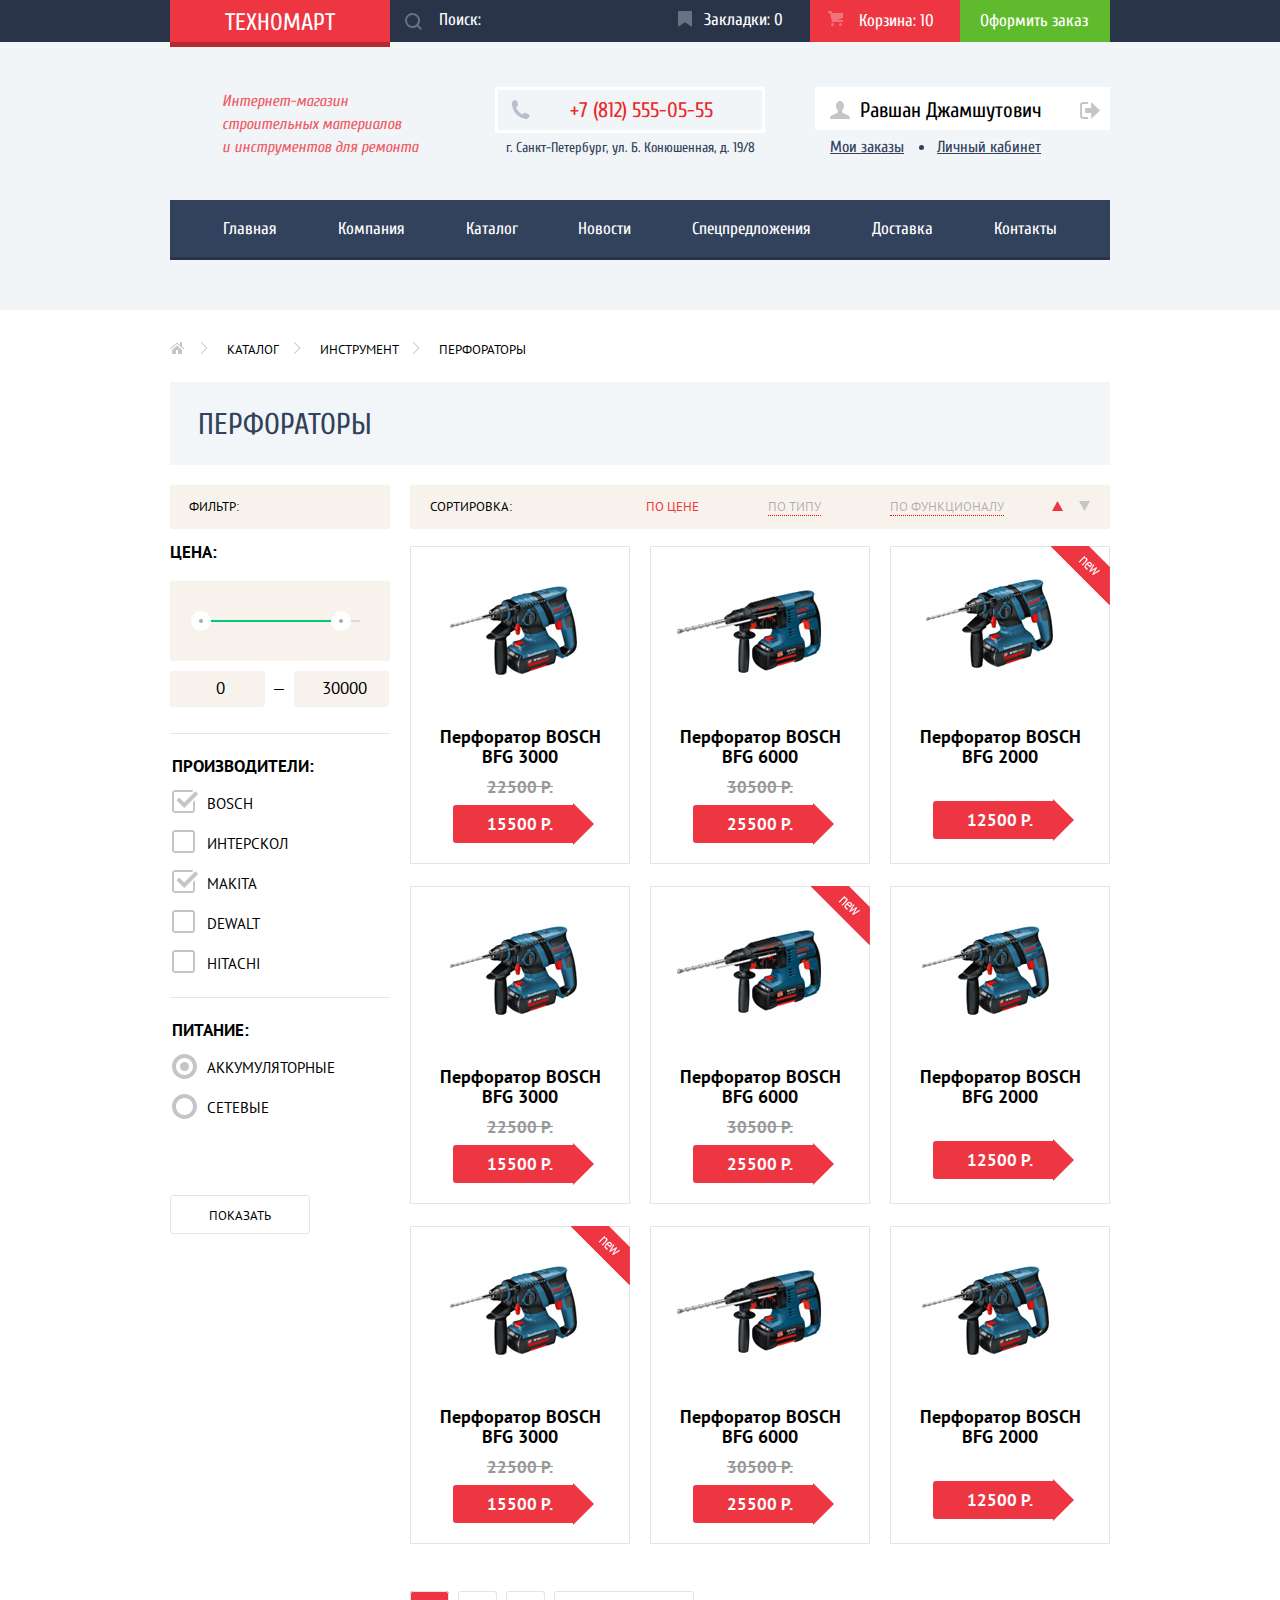
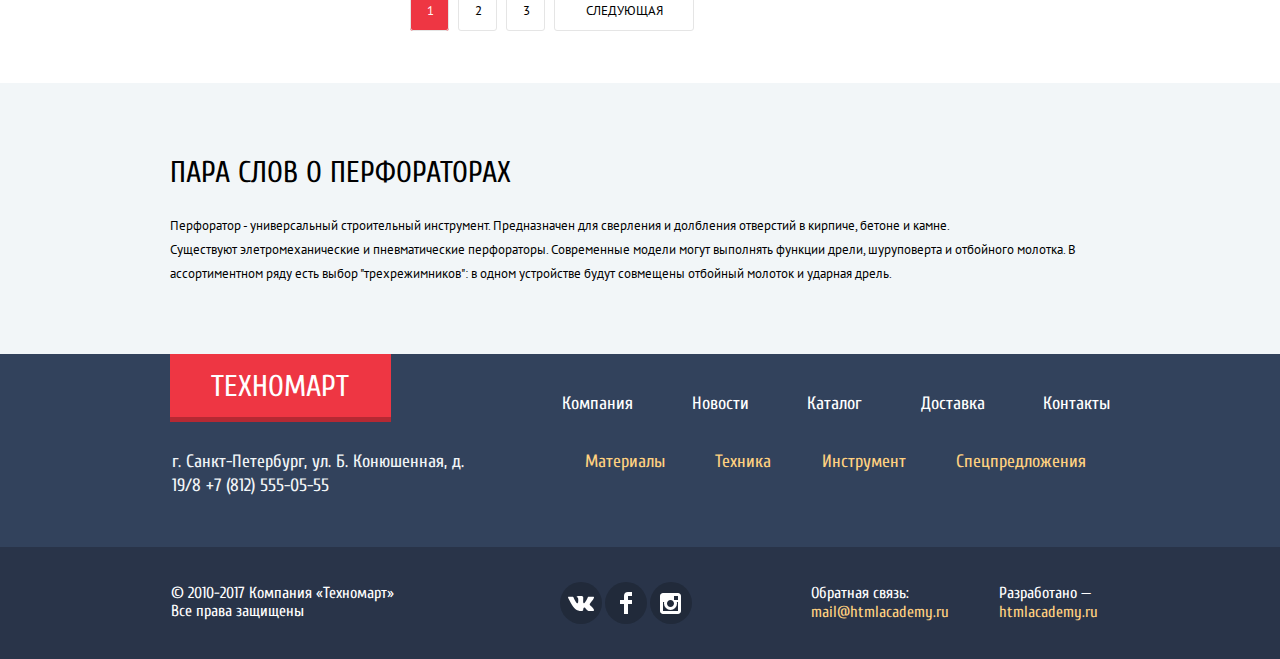
==== catalog.html @ 71d68535 "Rename uppercased files" ====
<!DOCTYPE html>
<html lang="ru">
  <head>
    <meta charset="utf-8">
    <title>HTML Academy: Техномарт</title>
    <link rel="stylesheet" href="https://fonts.googleapis.com/css?family=Cuprum:400,400i,700|PT+Sans:400,700&amp;subset=cyrillic">
    <link rel="stylesheet" href="css/normalize.css">
    <link rel="stylesheet" href="css/style.css">
  </head>
  <body>
    <header class="main-header">
      <div class="header-up">
        <div class="header-up-wrapper page-container">
          <div class="logo">
            <a class="logo-btn" href="index.html">Техномарт</a>
          </div>
          <div class="user-activites">
            <ul class="user-nav">
                <li>
                  <div class="search">
                    <form action="#" method="get" enctype="multipart/form-data">
                      <input type="search" name="search" id="search" placeholder="Поиск:">
                      <label class="search-label visually-hidden" for="search">Поиск</label>
                   </form>
                  </div>
                </li>
                <li><a class="bookmarks" href="#bookmarks">Закладки: 0</a></li>
                <li><a class="basket full-basket" href="#basket">Корзина: 10</a></li>
                <li><a class="ordering" href="#ordering">Оформить заказ</a></li>
            </ul>
          </div>
        </div>
      </div>
      <div class="header-middle">
        <div class="header-middle-wrapper page-container">
          <div class="title">
            <h1>Интернет-магазин строительных материалов<br> и инструментов для ремонта</h1>
          </div>
          <div class="contacts-header">
            <a href="tel:+78125550555" class="phone">+7 (812) 555-05-55</a>
            <div class="address">
            г. Санкт-Петербург, ул. Б. Конюшенная, д. 19/8
            </div>
          </div>
          <div class="user-area">
			    	<div class="user-block">
			      	<a class="loged" href="#">Равшан Джамшутович</a>
              <a class="logout" href="#"><span class="visually-hidden">Выйти из профиля</span></a>
	      		</div>
	      		<div class="information">
              <a class="my-orders" href="#">Мои заказы</a>
              <a class="cabinet" href="#">Личный кабинет</a>
            </div>
          </div>
        </div>
       </div>
       <div class="header-bottom for-catalog">
         <div class="page-container">
           <nav class="main-nav">
             <ul class="site-nav">
               <li><a href="index.html">Главная</a></li>
               <li><a href="company.html">Компания</a></li>
               <li><a href="catalog.html">Каталог</a></li>
               <li><a href="news.html">Новости</a></li>
               <li><a href="discont.html">Спецпредложения</a></li>
               <li><a href="delivery.html">Доставка</a></li>
               <li><a href="contacts.html">Контакты</a></li>
             </ul>
           </nav>
         </div>
       </div>
    </header>
    <main>
      <div class="page-container">
        <div class="catalog-header">
          <ul class="breadcrumbs">
            <li><a class="home" href="index.html"><span class="visually-hidden">на главную</span></a></li>
            <li><a class="catalog-way" href="catalog.html">каталог</a></li>
            <li><a class="catalog-way" href="#">инструмент</a></li>
            <li><a class="catalog-way">перфораторы</a></li>
          </ul>
        </div>
        <h1 class="catalog-title">Перфораторы</h1>
        <div class="catalog-block">
		  	  <section class="filter">
				  	<form action="https//htmlacademy.ru/echo" method="post" enctype="multipart/form-data">
						  <div class="filter-title">
							  <span>Фильтр:</span>
						  </div>
						  <div class="by-price">
							  <h3>Цена:</h3>
							  <div class="range-controls">
							  	<div class="scale">
								  	<div class="bar">
						    	  </div>
							    </div>
							    <div class="toggle min-toggle"></div>
						    	<div class="toggle max-toggle"></div>
					    	</div>
					    	<div class="price-controls">
							  	<input class="price-min" type="text" name="price-min" value="0"><span>—</span>
								  <input class="price-max" type="text" name="price-max" value="30000">
							  </div>
				    	</div>
					  	<hr class="line">
					    <fieldset class="by-producers">
						    <legend><h3>Производители:</h3></legend>
					    	<ul class="list-producers">
						    	<li>
						    		<input type="checkbox" name="firm1" id="ch1" value="Bosch" checked>
					    			<label for="ch1">Bosch</label>
				    			</li>
				    			<li>
					   				<input type="checkbox" name="firm2" id="ch2" value="Интерскол">
						    		<label for="ch2">Интерскол</label>
						    	</li>
							    <li>
								    <input type="checkbox" name="firm3" id="ch3" value="Makita" checked>
								    <label for="ch3">Makita</label>
							    </li>
							    <li>
								    <input type="checkbox" name="firm4" id="ch4" value="Dewalt">
								    <label for="ch4">Dewalt</label>
							    </li>
							    <li>
								    <input type="checkbox" name="firm5" id="ch5" value="Hitachi">
								    <label for="ch5">Hitachi</label>
							    </li>
						    </ul>
					    </fieldset>
				   		<hr class="line">
			  			<fieldset class="by-supply">
				   			<legend><h3>Питание:</h3></legend>
				  			<ul class="list-supply">
				  				<li>
					   				<input type="radio" name="supply" id="rd1" value="accumulator" checked>
						  			<label for="rd1">Аккумуляторные</label>
                  </li>
                  <li>
								  	<input type="radio" name="supply" id="rd2" value="lan">
									  <label for="rd2">Сетевые</label>
								  </li>
							  </ul>
						  </fieldset>
						  <button type="submit" class="btn-show">Показать</button>
					  </form>
			  	</section>
          <section class="catalog-list">
            <div class="sort">
              <span>Сортировка:</span>
              <a class="sort-btn sort-active" href=#>По цене</a>
              <a class="sort-btn" href="#">По типу</a>
              <a class="sort-btn" href="#">По функционалу</a>
              <a class="sort-up" href="#"><svg xmlns="http://www.w3.org/2000/svg" width="11" height="10" viewBox="0 0 11 10"><path fill="#231F20" d="M5.5 10L0 0h11"/></svg><span class="visually-hidden">Самая низкая цена в начало</span></a>
              <a class="sort-down" href="#"><svg xmlns="http://www.w3.org/2000/svg" width="11" height="10" viewBox="0 0 11 10"><path fill="#231F20" d="M5.5 10L0 0h11"/></svg><span class="visually-hidden">Самая высокая цена в начало</span></a>
            </div>
            <div class="catalog">
              <ul class="catalog-items">
                <li class="catalog-item">
                  <div class="actions">
                    <a class="buy-btn" href="#">Купить</a>
                    <a class="in-bookmarks" href="#">В закладки</a>
                  </div>
                  <div class="image image-2">
                    <img src="img/boshbfg3000.jpg" width="127" height="112" alt="Перфоратор BOSCH BFG 3000">
                  </div>
                  <div class="info">
                    <h2>Перфоратор BOSCH BFG 3000</h2>
                    <span class="old-price">22500 P.</span>
                  </div>
                  <a class="catalog-btn" href="#">15500 P.</a>
                </li>
                <li class="catalog-item">
                  <div class="actions">
                    <a class="buy-btn" href="#">Купить</a>
                    <a class="in-bookmarks" href="#">В закладки</a>
                  </div>
                  <div class="image image-3">
                    <img src="img/boshbfg6000.jpg" width="144" height="128" alt="Перфоратор BOSCH BFG 6000">
                  </div>
                  <div class="info">
                    <h2>Перфоратор BOSCH BFG 6000</h2>
                    <span class="old-price">30500 P.</span>
                  </div>
                  <a class="catalog-btn" href="#">25500 P.</a>
                </li>
                <li class="catalog-item new">
                  <div class="actions">
                    <a class="buy-btn" href="#">Купить</a>
                    <a class="in-bookmarks" href="#">В закладки</a>
                  </div>
                  <div class="image image-3">
                    <img src="img/boshbfg2000.jpg" width="127" height="112" alt="Перфоратор BOSCH BFG 2000">
                  </div>
                  <div class="info">
                    <h2>Перфоратор BOSCH BFG 2000</h2>
                  </div>
                  <a class="catalog-btn" href="#">12500 P.</a>
                </li>
                <li class="catalog-item">
                  <div class="actions">
                    <a class="buy-btn" href="#">Купить</a>
                    <a class="in-bookmarks" href="#">В закладки</a>
                  </div>
                  <div class="image image-2">
                    <img src="img/boshbfg3000.jpg" width="127" height="112" alt="Перфоратор BOSCH BFG 3000">
                  </div>
                  <div class="info">
                    <h2>Перфоратор BOSCH BFG 3000</h2>
                    <span class="old-price">22500 P.</span>
                  </div>
                  <a class="catalog-btn" href="#">15500 P.</a>
                </li>
                <li class="catalog-item new">
                  <div class="actions">
                    <a class="buy-btn" href="#">Купить</a>
                    <a class="in-bookmarks" href="#">В закладки</a>
                  </div>
                  <div class="image image-3">
                    <img src="img/boshbfg6000.jpg" width="144" height="128" alt="Перфоратор BOSCH BFG 6000">
                  </div>
                  <div class="info">
                    <h2>Перфоратор BOSCH BFG 6000</h2>
                    <span class="old-price">30500 P.</span>
                  </div>
                  <a class="catalog-btn" href="#">25500 P.</a>
                </li>
                <li class="catalog-item">
                  <div class="actions">
                    <a class="buy-btn" href="#">Купить</a>
                    <a class="in-bookmarks" href="#">В закладки</a>
                  </div>
                  <div class="image image-4">
                    <img src="img/boshbfg2000.jpg" width="127" height="112" alt="Перфоратор BOSCH BFG 2000">
                  </div>
                  <div class="info">
                    <h2>Перфоратор BOSCH BFG 2000</h2>
                  </div>
                  <a class="catalog-btn" href="#">12500 P.</a>
                </li>
                <li class="catalog-item new">
                  <div class="actions">
                    <a class="buy-btn" href="#">Купить</a>
                    <a class="in-bookmarks" href="#">В закладки</a>
                  </div>
                  <div class="image image-2">
                    <img src="img/boshbfg3000.jpg" width="127" height="112" alt="Перфоратор BOSCH BFG 3000">
                  </div>
                  <div class="info">
                    <h2>Перфоратор BOSCH BFG 3000</h2>
                    <span class="old-price">22500 P.</span>
                  </div>
                  <a class="catalog-btn" href=#>15500 P.</a>
                </li>
                <li class="catalog-item">
                  <div class="actions">
                    <a class="buy-btn" href="#">Купить</a>
                    <a class="in-bookmarks" href="#">В закладки</a>
                  </div>
                  <div class="image image-3">
                    <img src="img/boshbfg6000.jpg" width="144" height="128" alt="Перфоратор BOSCH BFG 6000">
                  </div>
                  <div class="info">
                    <h2>Перфоратор BOSCH BFG 6000</h2>
                    <span class="old-price">30500 P.</span>
                  </div>
                  <a class="catalog-btn" href="#">25500 P.</a>
                </li>
                <li class="catalog-item">
                  <div class="actions">
                    <a class="buy-btn" href="#">Купить</a>
                    <a class="in-bookmarks" href="#">В закладки</a>
                  </div>
                  <div class="image image-4">
                    <img src="img/boshbfg2000.jpg" width="127" height="112" alt="Перфоратор BOSCH BFG 2000">
                  </div>
                  <div class="info">
                    <h2>Перфоратор BOSCH BFG 2000</h2>
                  </div>
                  <a class="catalog-btn" href="#">12500 P.</a>
                </li>
              </ul>
            </div>
            <div class="pages">
              <ul class="page">
                <li><a class="page-btn page-active" href="#">1</a></li>
                <li><a class="page-btn" href="#">2</a></li>
                <li><a class="page-btn" href="#">3</a></li>
                <li><a class="page-next" href="#">Следующая</a></li>
              </ul>
            </div>
          </section>
        </div>
      </div>
      <article class="about-goods">
        <div class="page-container">
          <div class="about-perforator">
            <h3>Пара слов о перфораторах</h3>
            <p>Перфоратор - универсальный строительный инструмент. Предназначен для сверления и долбления отверстий в кирпиче, бетоне и камне.<br>
                Существуют элетромеханические и пневматические перфораторы.
                Современные модели могут выполнять функции дрели, шуруповерта и отбойного молотка.
                В ассортиментном ряду есть выбор "трехрежимников": в одном устройстве будут совмещены отбойный молоток и ударная дрель.
            </p>
          </div>
        </div>
      </article>
    </main>
    <footer class="main-footer">
      <div class="footer-wrapper-up">
        <div class="page-container">
          <div class="footer-up">
            <div class="right-footer-up">
              <a class="footer-logo-btn">ТЕХНОМАРТ</a>
              <p> г. Санкт-Петербург, ул. Б. Конюшенная, д. 19/8 +7 (812) 555-05-55</p>
            </div>
            <div class="left-footer-up">
              <nav class="footer-nav">
                <ul class="foot-nav">
                  <li><a href="company.html">Компания</a></li>
                  <li><a href="news.html">Новости</a></li>
                  <li><a href="catalog.html">Каталог</a></li>
                  <li><a href="delivery.html">Доставка</a></li>
                  <li><a href="contacts.html">Контакты</a></li>
                </ul>
              </nav>
              <nav class="catalog-nav">
                <ul class="cat-nav">
                  <li><a href="material.html">Материалы</a></li>
                  <li><a href="equipment.html">Техника</a></li>
                  <li><a href="instruments.html">Инструмент</a></li>
                  <li><a href="discount.html">Спецпредложения</a></li>
                </ul>
              </nav>
            </div>
          </div>
        </div>
        <div class="footer-down">
          <div class="page-container">
            <div class="footer-bottom">
              <div class="copyright">© 2010-2017 Компания «Техномарт» Все права защищены</div>
              <div class="social">
                <ul class="social-icon>">
                  <li><a class="social-btn vk" href="#"><span class="visually-hidden">ВКонтакте</span><svg xmlns="http://www.w3.org/2000/svg" width="26" height="15" viewBox="0 0 26 15"><path fill="#FFF" d="M16.138 11.51c.956-.309 2.18 2.04 3.483 2.939.978.681 1.727.534 1.727.534l3.473-.05s1.815-.112.957-1.554c-.071-.12-.503-1.069-2.585-3.022-2.177-2.043-1.882-1.712.739-5.244 1.597-2.153 2.236-3.468 2.036-4.028-.192-.539-1.365-.399-1.365-.399L20.69.713c-.381.001-.704.119-.851.515-.003.004-.621 1.666-1.445 3.079-1.741 2.989-2.436 3.148-2.724 2.961-.661-.433-.494-1.737-.494-2.664 0-2.897.432-4.105-.846-4.417-.427-.104-.739-.172-1.828-.182-1.392-.021-2.574 0-3.244.329-.445.223-.786.712-.579.74.26.035.843.16 1.155.586.401.552.389 1.789.389 1.789s.229 3.411-.54 3.834c-.528.29-1.25-.302-2.803-3.016-.793-1.388-1.392-2.922-1.392-2.922s-.116-.285-.326-.441c-.25-.185-.6-.244-.6-.244L.848.684S.29.7.085.946c-.182.218-.015.668-.015.668s2.909 6.881 6.203 10.347c3.02 3.182 6.452 2.971 6.452 2.971h1.555s.469-.054.709-.312c.224-.24.214-.691.214-.691s-.031-2.109.935-2.419z"/></svg></a></li>
                  <li><a class="social-btn fb" href="#"><span class="visually-hidden">Facebook</span><svg xmlns="http://www.w3.org/2000/svg" width="12" height="22" viewBox="0 0 12 22"><path fill="#FFF" d="M12 4V0H8a4 4 0 0 0-4 4v4H0v4h4v10h4V12h4V8H8V4h4z"/></svg></a></li>
                  <li><a class="social-btn inst" href="#"><span class="visually-hidden">Instagram</span><svg xmlns="http://www.w3.org/2000/svg" width="21" height="21" viewBox="0 0 21 21"><path fill="#FFF" d="M18 0H3C1.35 0 0 1.35 0 3v15c0 1.65 1.35 3 3 3h15c1.65 0 3-1.35 3-3V3c0-1.65-1.35-3-3-3zm-7.5 7c1.93 0 3.5 1.57 3.5 3.5S12.43 14 10.5 14 7 12.43 7 10.5 8.57 7 10.5 7zM18 18H3V9h1.181A6.504 6.504 0 0 0 4 10.5a6.5 6.5 0 1 0 13 0 6.45 6.45 0 0 0-.181-1.5H18v9zm0-11h-4V3h4v4z"/></svg></a></li>
                </ul>
              </div>
              <div class="feedbac-block">
                <div class="feedback">
                  <p>Обратная связь:</p>
                  <a href="mailto:mail@htmlacademy.ru">mail@htmlacademy.ru</a>
                </div>
                <div class="feedback">
                  <p>Разработано —</p>
                  <a class="mail" href="htmlacademy.ru">htmlacademy.ru</a>
                </div>
              </div>
            </div>
          </div>
        </div>
      </div>
    </footer>
    <section class="modal cart-add">
      <button class="form-close" type="button">Закрыть</button>
      <h2>Товар добавлен в корзину!</h2>
      <div class="form-btn">
        <a href="#" class="btn ordering-btn">Оформить заказ</a>
        <button class="btn-back btn">Продолжить покупки</button>
      </div>
    </section>
    <script src="./js/js.js"></script>
  </body>
 </html>
---- css/style.css ----
body {
  min-width: 960px;
  padding: 0px;
  margin: 0px;
  font-size: 13px;
  line-height: 24px;
  font-weight: 400;
  font-style: normal;
  font-family: 'PT Sans', 'Arial', sans-serif;
  color: #000;
  background-color: #fff;
}

html {
  box-sizing: border-box;
}

*,
*::before,
*::after {
  box-sizing: inherit;
}

img {
  max-width: 100%;
  height: auto;
}

.visually-hidden:not(:focus):not(:active),
input[type='checkbox'].visually-hidden,
input[type='radio'].visually-hidden {
  position: absolute;

  width: 1px;
  height: 1px;
  margin: -1px;
  border: 0;
  padding: 0;

  white-space: nowrap;

  clip-path: inset(100%);
  clip: rect(0 0 0 0);
  overflow: hidden;
}

.page-container {
  max-width: 960px;
  margin: 0 auto;
  padding: 0 10px;
}

.logo-btn,
.footer-logo-btn {
  background-color: #ee3643;
  font-family: 'Cuprum', 'Arial', sans-serif;
  font-size: 24px;
  color: #fff;
  line-height: 24px;
  font-weight: 400;
  font-style: normal;
  text-transform: uppercase;
  text-decoration: none;
  box-shadow: 0 5px 0 0 #b52933;
}

.logo-btn {
  display: block;
  padding: 11px 55px 7px 55px;
  width: 220px;
  height: 100%;
}


.header-up-wrapper {
  display: flex;
  width: 100%;
}


.user-nav {
  padding: 0;
  margin: 0 auto;
  display: flex;
}


.logo-btn:hover {
  background: #ca2c37;
}


.logo-btn:active {
  background: #ba2732;
}


.header-up {
  display: flex;
  justify-content: space-between;
  background: #293449;
}


.user-activites .search {
  color: #fff;
  background: #293449;
}


.user-activites {
  display: flex;
  margin: 0px;
  padding: 0px;
}


input[type='search'] {
  font-size: 17px;
  line-height: 18px;
  font-weight: 400;
  font-style: normal;
  font-family: 'Cuprum', 'Arial', sans-serif;
  color: #fff;
  opacity: 1;
  background-color: #293449;
  width: 100%;
  padding: 11px 0 12px 49px;
  border: none;
  cursor: pointer;
  position: relative;
  margin-right: 200px;
  background-image: url('../img/icon-search-start.svg');
  background-repeat: no-repeat;
  background-position: 15px 13px;
  background-size: 17px;
}
 
::-webkit-input-placeholder {
  color: #fff;
  opacity: 1;
}

:-ms-input-placeholder, 
::-moz-placeholder {
  color: #fff;
  opacity: 1;
}

input[type='search']:hover {
  background: #212a3a;
  border: none;
  background-image: url('../img/icon-search.svg');
  background-repeat: no-repeat;
  background-position: 15px 13px;
  background-size: 17px;
}

input[type='search']:focus {
  color: #000;
  background: #fff;
  outline: none;
  background-image: url('../img/icon-search-focus.svg');
  background-repeat: no-repeat;
  background-position: 15px 13px;
  background-size: 17px;
}

.user-nav a {
  display: block;
  position: relative;
  font-size: 17px;
  line-height: 18px;
  font-weight: 400;
  font-style: normal;
  font-family: 'Cuprum', 'Arial', sans-serif;
  text-decoration: none;
  color: #fff;
  background-color: #293449;
}

.user-nav a:hover {
  background: #212a3a;
}

.user-nav a:active {
  background: #161d29;
  color: rgba(255, 255, 255, 0.5);
}

a.ordering {
  font-size: 17px;
  line-height: 18px;
  font-weight: 400;
  font-style: normal;
  font-family: 'Cuprum', 'Arial', sans-serif;
  text-decoration: none;
  color: #fff;
  background: #5fbb2d;
  width: 150px;
  padding: 12px 0 12px 20px;
}

a.ordering:hover {
  background: rgba(95, 187, 45, 0.8);
}

a.ordering:active {
  background: rgba(95, 187, 45, 0.9);
}

.bookmarks {
  width: 150px;
  padding: 11px 0 12px 44px;
}

.bookmarks::before {
  content: '';
  position: absolute;
  top: 11px;
  left: 18px;
  width: 20px;
  height: 20px;
  background-image: url('../img/icon-bookmark.svg');
  background-repeat: no-repeat;
  opacity: 0.3;
}

.bookmarks:hover::before,
.basket:hover::before {
  opacity: 1;
}

.bookmarks:active::before,
.basket:active::before {
  opacity: 0.5;
}

.basket {
  width: 150px;
  padding: 12px 0 12px 49px;
}

.basket::before {
  content: '';
  position: absolute;
  top: 11px;
  left: 18px;
  width: 20px;
  height: 20px;
  background-image: url('../img/icon-cart.svg');
  background-repeat: no-repeat;
  opacity: 0.3;
}

a.full-basket {
  background-color: #ee3643;
}

.header-middle {
  padding-top: 45px;
  padding-bottom: 40px;
  color: #000;
  background-color: #f1f5f7;
}
.header-middle-wrapper {
  display: flex;
  align-content: center;
  justify-content: space-between;
}

.title {
  margin-left: 52px;
  width: 200px;
}

.title h1 {
  padding-top: 3px;
  margin: 0px;
  font-size: 16px;
  line-height: 23px;
  font-weight: 400;
  font-style: italic;
  font-family: 'Cuprum', 'Arial', sans-serif;
  color: #ef5c67;
}

.address,
.phone {
  text-decoration: none;
  font-weight: 400;
  font-style: normal;
  font-family: 'Cuprum', 'Arial', sans-serif;
}

.phone {
  position: relative;
  display: block;
  font-size: 21px;
  line-height: 18px;
  color: #e9292a;
  padding: 11px 0px 11px 72px;
  border: 3px solid #fff;
  margin-left: 31px;
  width: 270px;
}

.phone:before {
  content: '';
  position: absolute;
  top: 10px;
  left: 13px;
  width: 20px;
  height: 20px;
  background-image: url('../img/icon-phone.svg');
  background-repeat: no-repeat;
}

.address {
  width: 310px;
  font-size: 14px;
  line-height: 24px;
  color: #32425c;
  text-align: center;
  padding-top: 3px;
  padding-left: 24px;
}

.user {
  margin-top: 12px;
}

.registration {
  font-family: 'Cuprum', 'Arial', sans-serif;
  font-weight: 400;
  font-style: normal;
  font-size: 21px;
  line-height: 18px;
  text-decoration: none;
  color: #000;
  background-color: #fff;
  padding: 10px 25px 10px 23px;
  margin-top: 47px;
}

.registration:hover {
  color: #ee3643;
}

.registration:active {
  color: #cacaca;
}

.login {
  position: relative;
  margin: 47px 10px 0 21px;
  padding: 8px 22px 10px 49px;
  font-family: 'Cuprum', 'Arial', sans-serif;
  font-weight: 400;
  font-style: normal;
  font-size: 21px;
  line-height: 18px;
  text-decoration: none;
  color: #000;
  background-color: #fff;
}

.login:hover {
  color: #ee3643;
}

.login:active {
  color: #cacaca;
}

.login-icon {
  position: absolute;
  top: 13px;
  left: 13px;
  width: 20px;
  height: 20px;
}

.login:hover path {
  fill: #293449;
}

.user-block {
  display: flex;
  padding: 11px 10px 11px 0px;
  background-color: #fff;
}


.loged {
  position: relative;
  padding: 0px;
  margin: 2px 38px -2px 45px;
  display: block;
  font-weight: 400;
  font-style: normal;
  font-size: 21px;
  line-height: 21px;
  font-family: 'Cuprum', 'Arial', sans-serif;
  text-decoration: none;
  color: #000;
  background-color: #fff;
}


.loged::before {
  content: '';
  position: absolute;
  top: 1px;
  left: -30px;
  width: 20px;
  height: 20px;
  background-image: url('../img/icon-user.svg');
  background-repeat: no-repeat;
}

.loged:hover {
  color: #000;
}

.loged:active {
  color: rgba(0, 0, 0, 0.2);
}

.loged:hover::before {
  background-image: url('../img/icon-user-hover.svg');
  background-repeat: no-repeat;
}


.loged:active::before {
  background-image: url('../img/icon-user.svg');
  background-repeat: no-repeat;
}


.logout {
  display: block;
  width: 20px;
  height: 21px;
  background-image: url('../img/icon-logout.svg');
  background-repeat: no-repeat;
  background-position: -1px 4px;
}


.logout:hover {
  background-image: url('../img/icon-logout-hover.svg');
  background-repeat: no-repeat;
}


.logout:active {
  background-image: url('../img/icon-logout.svg');
  background-repeat: no-repeat;
}


.information {
  margin-top: 6px;
  padding-left: 15px;
}

.my-orders {
  position: relative;
  margin-right: 30px;
  font-size: 16px;
  line-height: 18px;
  font-weight: 400;
  font-style: normal;
  font-family: 'Cuprum', 'Arial', sans-serif;
  color: #32425c;
  background: #f2f6f8;
}


.my-orders:hover {
  color: #ef4652;
}


.my-orders:active {
  color: #c5cad0;
}


.my-orders::after {
  content: '';
  position: absolute;
  width: 5px;
  height: 5px;
  margin-left: 15px;
  margin-bottom: 2px;
  background: #32425c;
  border-radius: 50%;
  top: 7px;
  right: -20px;
}


.cabinet {
  font-weight: 400;
  font-style: normal;
  font-size: 16px;
  line-height: 18px;
  font-family: 'Cuprum', 'Arial', sans-serif;
  background: #f2f6f8;
  color: #32425c;
}


.cabinet:hover {
  color: #ef4652;
}


.cabinet:active {
  color: #c5cad0;
}


.header-bottom {
  background-color: #f1f5f7;
  padding-bottom: 10px;
  margin-bottom: 69px;
  width: 100%;
}


.site-nav {
  flex-wrap: wrap;
  justify-content: space-between;
  align-items: center;
  display: flex;
  min-height: 55px;
  padding: 0px 23px;
  margin: 0 auto;
  width: 940px;
  border-bottom: 3px solid #293449;
}


.main-nav {
  display: flex;
  margin-bottom: 40px;
  list-style: none;
  background-color: #32425c;
  width: 100%;
}


.main-nav a {
  display: block;
  padding: 20px 30px;
  font-weight: 400;
  font-style: normal;
  font-size: 17px;
  line-height: 17px;
  font-family: 'Cuprum', 'Arial', sans-serif;
  text-decoration: none;
  color: #fff;
  background-color: #32425c;
}


.main-nav a:hover {
  background: #293449;
}


.main-nav a:active {
  color: rgba(255, 255, 255, 0.5);
  background: #1d2739;
}


.user-nav,
.social-icon,
.list-supply,
.list-producers,
.breadcrumbs,
.foot-nav,
.cat-nav,
.producers,
.page,
.catalog-items,
.site-nav,
.transport-list,
.slide-radio {
  list-style: none;
}


.catalog1 {
  display: flex;
  justify-content: space-between;
  flex-wrap: wrap;
  margin-bottom: 55px;
}


.catalog {
  margin-bottom: 0px;
  background: #fff;
  color: #000;
}


.category {
  position: relative;
  width: 300px;
  height: 123px;
  padding: 20px 22px;
  font-family: 'Cuprum', 'Arial', sans-serif;
  overflow: hidden;
}


.category-block {
  margin-top: 20px;
}


.category h2,
.category-block h2 {
  margin: 0;
  margin-bottom: 14px;
  font-style: normal;
  color: #fff;
  font-weight: 700;
  font-size: 24px;
  line-height: 30px;
}


.category-btn {
  display: inline-block;
  vertical-align: top;
  min-width: 135px;
  padding: 10px 0;
  font-style: normal;
  color: #fff;
  font-weight: 400;
  font-size: 14px;
  line-height: 18px;
  text-decoration: none;
  text-transform: uppercase;
  text-align: center;
  border-radius: 3px;
  background: rgba(0, 0, 0, 0.1);
}


.category-btn:hover {
  background: rgba(0, 0, 0, 0.2);
}


.category-btn:active {
  background: rgba(0, 0, 0, 0.3);
}


.material {
  background-color: #ffbf47;
  background-image: url(../img/icon-1.svg);
  background-repeat: no-repeat;
  background-position: 213px 31px;
}

.instruments {
  background: #4aafde;
  background-image: url(../img/icon-2.svg);
  background-repeat: no-repeat;
  background-position: 198px 33px;
}

.equipment {
  background: #cc79d1;
  background-image: url(../img/icon-3.svg);
  background-repeat: no-repeat;
  background-position: 191px 31px;
}

.discount {
  margin-bottom: 20px;
  background: #85d179;
  background-image: url(../img/icon-4.svg);
  background-repeat: no-repeat;
  background-position: 196px 26px;
}

.delivery {
  background-color: #ffc047;
  background-image: url(../img/icon-5.svg);
  background-repeat: no-repeat;
  background-position: 191px 32px;
}

.new::after {
  content: url(../img/new-flag.png);
  position: absolute;
  top: -1px;
  right: -1px;
  width: 60px;
  height: 60px;
  z-index: 3;
}



#slide1:checked ~ .slide1,
#slide2:checked ~ .slide2 {
  display: block;
}

.slider {
  position: relative;
  width: 620px;
  height: 266px;
  margin-top: 20px;
  padding: 0;
  font-family: 'Cuprum', 'Arial', sans-serif;
}

.slide {
  display: none;
  height: 100%;
  padding: 25px;
  font-size: 18px;
  line-height: 24px;
  color: #fff;
  background-repeat: no-repeat;
}

.slide1 {
  background-image: url(../img/slider-1.jpg);
}

.slide2 {
  background-image: url(../img/slider-2.jpg);
}

.slide-title {
  margin: 0;
  font-size: 36px;
  line-height: 36px;
  text-transform: uppercase;
}

.slider .slide-btn {
  position: absolute;
  bottom: 22px;
  left: 25px;
  display: block;
  min-width: 195px;
  margin: 0;
  padding-right: 10px;
  padding-left: 10px;
  text-align: center;
  padding-top: 11px;
}

.slider-btn {
  z-index: 5;
  position: absolute;
  top: 50%;
  display: block;
  width: 42px;
  height: 60px;
  padding: 10px;
  background-size: 100% 100%;
  background-origin: content-box;
  transform: translateY(-50%);
  cursor: not-allowed;
}

#slide1:checked + .slider-btn1,
#slide2:checked + .slider-btn2 {
  cursor: pointer;
}

.slider-btn1 {
  right: 14px;
  background-image: url('../img/icon-right.svg');
  background-repeat: no-repeat;
}

.slider-btn2 {
  left: 14px;
  background-image: url('../img/icon-left.svg');
  background-repeat: no-repeat;
}

.slide-dots {
  position: absolute;
  left: 50%;
  bottom: 0;
  display: flex;
  justify-content: space-between;
  margin: 0;
  margin-bottom: 36px;
  padding: 0;
  list-style: none;
  transform: translateX(-50%);
}

.slide-dot {
  display: block;
  width: 10px;
  height: 10px;
  background-color: #fff;
  border-radius: 50%;
  cursor: pointer;
}

.slide-dots li {
  margin-right: 10px;
}

.slide-dots li:last-child {
  margin-right: 0;
}

#slide1:checked ~ .slide-dots .slide-dot1,
#slide2:checked ~ .slide-dots .slide-dot2 {
  background-color: #ba2732;
  border: 2px #fff solid;
  cursor: default;
}

.wrapper {
  align-content: center;
  display: flex;
  padding: 0px 24px 0px 31px ;
  margin-bottom: 25px;
  justify-content: space-between;
  background-color: #f7f3ec;
}

.wrapper h2 {
  background-color: #f7f3ec;
  font-weight: 200;
  font-style: normal;
  font-size: 30px;
  line-height: 30px;
  font-family: 'Cuprum', 'Arial', sans-serif;
  text-transform: uppercase;
  margin-left: -3px;
  margin-top: 27px;
}

.btn {
  border-radius: 4px;
  padding: 11px 55px 9px;
  font-size: 14px;
  line-height: 18px;
  text-align: center;
  text-decoration: none;
  background-color: #ee3643;
  color: #fff;
  font-weight: 400;
  font-style: normal;
  font-family: 'Cuprum', 'Arial', sans-serif;
  text-transform: uppercase;
  min-width: 253px;
  height: 40px;
  margin-top: 22px;
}

.btn:hover {
  background: #ca2c37;
}

.btn:active {
  background: #ba2732;
}

.catalog-item {
  position: relative;
  font-weight: 700;
  font-size: 17px;
  line-height: 18px;
  text-align: center;
  vertical-align: middle;
  border: 1px solid #e5e5e5;
  width: 220px;
  height: 318px;
  margin-bottom: 22px;
  padding-top: 16px;
}

.catalog-item h3,
.catalog-item h2 {
  font-size: 18px;
  line-height: 20px;
  min-height: 40px;
  padding: 0 25px;
  margin-top: -4px;
  margin-bottom: 11px;
}


.catalog-item .actions {
  position: absolute;
  top: 0;
  left: 0;
  width: 218px;
  padding: 43px 0;
  background-color: rgb(255, 255, 255);
  z-index: 2;
}

.catalog-item .image {
  position: relative;
  min-height: 168px;
}

.catalog-item img {
  max-width: 100%;
}

.catalog-item .image-1 {
  top: -11px;
  left: -1px;
}

.catalog-item .image-2 {
  top: 12px;
  left: -7px;
}

.catalog-item .image-3 {
  top: 5px;
  left: -11px;
}

.catalog-item .image-4 {
  top: 12px;
  left: -15px;
}

.catalog-items {
  padding: 0px;
  margin: 0px;
  display: flex;
  justify-content: space-between;
  flex-wrap: wrap;
}

.catalog-item:hover {
  box-shadow: 0 10px 25px rgba(41, 52, 73, 0.5);
}

.old-price {

  min-height: 20px;
  display: block;
  color: #999;
  text-decoration: line-through;
}

.catalog-btn {
  display: block;
  min-height: 38px;
  position: relative;
  width: 135px;
  margin: 0 auto;
  padding: 10px 30px;
  color: white;
  background: #ee3643;
  border-radius: 3px;
  text-decoration: none;
}

.catalog-btn::after {
  content: '';
  position: absolute;
  top: -2px;
  right: -27px;
  width: 0;
  height: 0;
  border: 21px solid white;
  border-left-color: #ee3643;
}

.old-price + .catalog-btn {
  margin-top: 7px;
}

.buy-btn,
.in-bookmarks {
  position: relative;
  display: block;
  width: 136px;
  margin: 0 auto;
  margin-bottom: 7px;
  padding: 7px 0;
  border-bottom: 3px solid #367315;
  background-color: #63a63e;
  color: white;
  font-size: 14px;
  font-weight: normal;
  font-family: 'Cuprum', 'Arial', sans-serif;
  line-height: 18px;
  text-decoration: none;
  text-transform: uppercase;
  border-radius: 3px;
}

.catalog-item .actions {
  display: none;
}

.catalog-item .info {
  margin-bottom: 7px;
  min-height: 67px;
}

.catalog-item:hover .actions {
  display: block;
}

.buy-btn::before {
  content: '';
  position: absolute;
  top: 8px;
  left: 13px;
  width: 20px;
  height: 20px;
  background-image: url('../img/icon-cart.svg');
  background-repeat: no-repeat;
  opacity: 0.3;
}

.buy-btn:hover {
  background: #5fbb2d;
}

.buy-btn:active {
  background: #518534;
  border-bottom-color: #518534;
}

.buy-btn:hover::before,
.buy-btn:active:before {
  opacity: 1;
}

.in-bookmarks {
  color: #32425c;
  background: white;
  border-bottom-color: #63a63e;
  border: 3px solid #63a63e;
}

.in-bookmarks:hover {
  color: #32425c;
  background: #fff;
  border: 3px solid #32425c;
}

.in-bookmarks:active {
  color: #d0d2d6;
  border: 3px solid #c1c6ce;
}

.catalog-item h2 {
  font-size: 18px;
}

.popular-producers {
  margin-bottom: 20px;
}

.producers {
  flex-wrap: wrap;
  display: flex;
  justify-content: space-between;
  margin: 0px;
  padding: 0px;
}

a.prod-img {
  border: 1px solid #e5e5e5;
  height: 145px;
  width: 220px;
  align-content: center;
  display: flex;
  margin-bottom: 20px;
}

.interscol {
  padding-bottom: 11px;
} 

.metabo {
  padding-bottom: 5px;
}
.prod-img img {
  display: block;
  margin: auto;
}

.prod-img img:active {
  opacity: 0.3;
}

a.prod-img:hover {
  box-shadow: 0 10px 25px rgba(41, 52, 73, 0.5);
}

a.prod-img:active {
  box-shadow: 0 4px 10px rgba(41, 52, 73, 0.5);
}

.services-top {
  padding-top: 65px;
}

.services-block {
  width: 100%;
  display: flex;
  margin-bottom: 80px;
  padding-bottom: 100px;
}

.services {
  background-color: #f2f6f8;
  padding-top: 39px;
}

.services h2,
.service p {
  font-weight: 400;
  font-style: normal;
  line-height: 24px;
}

.services h2 {
  margin-top: 10px;
  text-transform: uppercase;
  color: #000;
  font-size: 30px;
  line-height: 30px;
  font-family: 'Cuprum', 'Arial', sans-serif;
}

.services h3 {
  font-family: 'Cuprum', 'Arial', sans-serif;
  font-weight: 400;
  font-style: normal;
  line-height: 36px;
  font-size: 36px;
  text-transform: uppercase;
  margin-bottom: 24px;
}


.services p {
  display: block;
  padding-bottom: 20px;
  width: 400px;
  font-size: 13px;
  font-family: 'PT Sans', 'Arial', sans-serif;
}

#button-1:checked ~ .servises-delivery,
#button-2:checked ~ .servises-guarantee,
#button-3:checked ~ .servises-credit {
  display: block;
}

.servises-delivery p {
  width: 275px;
}

.servises-guarantee p {
  width: 380px;
}

.servises-credit p {
  width: 280px;
}


.servises-guarantee {
  display: none;
  position: absolute;
  top: -5px;
  left: 320px;
  background-color: #f2f6f8;
  background-image: url(../img/bg-guarantee.png);
  padding-right: 345px;
  background-position: 200px 40px;
  background-repeat: no-repeat;
  min-height: 300px;
}

.servises-delivery {
  padding-left: 1px;
  display: block;
  position: absolute;
  top: -5px;
  left: 320px;
  background-color: #f2f6f8;
  background-image: url(../img/bg-delivery.png);
  padding-right: 345px;
  background-position: 151px 49px;
  background-repeat: no-repeat;
  min-height: 300px;
}

.servises-credit {
  display: none;
  position: absolute;
  top: -5px;
  left: 320px;
  background-color: #f2f6f8;
  background-image: url(../img/bg-credit.png);
  padding-right: 345px;
  background-position: 152px 34px;
  background-repeat: no-repeat;
  min-height: 300px;
}

.services-right {
  font-size: 13px;
  font-family: 'PT Sans', 'Arial', sans-serif;
  color: #000;
  font-weight: 400;
  font-style: normal;
  line-height: 24px;
  margin-top: -32px;
}

.services-left {
  position: relative;
  margin-right: 80px;
  width: 240px;
  font-weight: 700;
  font-style: normal;
  font-size: 21px;
  line-height: 30px;
  font-family: 'Cuprum', 'Arial', sans-serif;
  text-align: left;
  color: #fff;
  margin-top: 34px;
}

.shadow {
  position: absolute;
  z-index: 2;
  top: -40px;
  left: 230px;
  width: 10px;
  height: 279px;
  background-image: url(../img/layer-118.png);
}

.services-table {
  position: relative;
  width: 240px;
}

.services-table label {
  display: block;
  padding: 15px;
  cursor: pointer;
}

.services-table input[type='radio']:checked + label {
  color: #32425c;
  background-color: #fff;
  cursor: auto;
  border: none;
}

.services-table input[type='radio']:checked + label:hover {
  color: #32425c;
  background-color: #fff;
  cursor: auto;
  border: none;
}

.services-table input[type='radio'] {
  display: none;
}

.services-table input[type='radio'] + label {
  display: block;
  background-color: #32425c;
  border-top: 1px solid #fff;
  border-bottom: 1px solid #fff;
  padding-left: 21px;
}

.services-table input[type='radio'] + label:hover {
  background-color: #293449;
}

.services-table tr {
  border-top: 1px solid #fff;
  border-bottom: 1px solid #fff;
}

.services-table input[type='radio'] + label {
  border-top: 1px solid #405069;
  border-bottom: 1px solid #293449;
}


.about {
  margin-top: -27px;
  padding: 0px;
  width: 540px;
  color: #000;
  background: #fff;
}

.transport-list {
  margin: 10px 0 35px -4px;
  font-family: 'Cuprum', 'Arial', sans-serif;
  font-size: 18px;
  line-height: 40px;
}

.transport-list li {
  position: relative;
}

.transport-list li::before {
  content: '';
  position: absolute;
  left: -36px;
  top: 19px;
  display: block;
  width: 25px;
  height: 2px;
  background: #fb565a;
}

.contacts {
  min-width: 300px;
  margin-left: 99px;
  margin-top: -27px;
}

.map {
  display: block;
  width: 300px;
  height: 158px;
  margin-bottom: 37px;
}

.contact-about {
  margin: 0;
  margin-bottom: 85px;
  display: flex;
  align-content: space-between;
}

.about h3,
.about p,
.contacts h3 {
  font-weight: 400;
  font-style: normal;
  line-height: 24px;
}

.contacts p {
  margin-bottom: 32px;
}

.about h3,
.contacts h3 {
  margin-bottom: 29px;
  text-transform: uppercase;
  font-size: 30px;
  font-family: 'Cuprum', 'Arial', sans-serif;
}

.about p {
  font-size: 13px;
  font-family: 'PT Sans', 'Arial', sans-serif;
  color: #222;
  margin: 0;
  padding: 0;
}

.about p:nth-child(2) {
  margin-bottom: 24px;
}

.about .btn {
  padding: 12px 40px 10px;
}

.map-btn {
  display: block;
  min-width: 100%;
}

.main-footer {
  width: 100%;
}

.footer-up {
  justify-content: space-between;
  display: flex;
  color: #fff;
  margin-bottom: 31px;
}
.footer-wrapper-up {
  background: #32425c;
  width: 100%;
}

.footer-logo-btn {
  font-size: 30px;
  display: inline-block;
  padding: 21px 42px 18px 41px;
  margin-bottom: 15px;
}

.right-footer-up p {
  width: 325px;
  font-size: 18px;
  line-height: 24px;
  font-weight: 400;
  font-style: normal;
  font-family: 'Cuprum', 'Arial', sans-serif;
  color: #f1f5f7;
  padding-left: 2px;
}

.left-footer-up {
  margin-top: 30px;
  flex-direction: column;
  width: 560px;
}

.foot-nav {
  padding: 8px 0;
  margin: 0 auto;
  justify-content: space-between;
  display: flex;
  padding-left: 12px;
}

.catalog-nav {
  margin-top: 4px;
  padding: 8px 0;
  justify-content: space-between;
}

.cat-nav {
  justify-content: space-between;
  display: flex;
  padding-right: 24px;
  padding-left: 35px;
}

.footer-nav a {
  font-size: 18px;
  line-height: 24px;
  font-weight: 400;
  font-style: normal;
  font-family: 'Cuprum', 'Arial', sans-serif;
  color: #fff;
  text-decoration: none;
}

.footer-nav a:hover {
  text-decoration: underline;
}

.footer-nav a:active {
  color: #a4abb4;
  text-decoration: none;
}

.catalog-nav a {
  font-size: 18px;
  line-height: 24px;
  font-weight: 400;
  font-style: normal;
  font-family: 'Cuprum', 'Arial', sans-serif;
  text-decoration: none;
  color: #ffd180;
}

.catalog-nav a:hover {
  text-decoration: underline;
}

.catalog-nav a:active {
  color: #ad956f;
  text-decoration: none;
}

.footer-down {
  padding-bottom: 35px;
  padding-top: 35px;
  background: #293449;
}

.footer-bottom {
  display: flex;
  justify-content: space-between;
}

.social {
  margin-left: 88px;
}

.copyright {
  width: 230px;
  padding-top: 2px;
  padding-left: 1px;
  font-size: 16px;
  line-height: 18px;
  font-weight: 400;
  font-style: normal;
  font-family: 'Cuprum', 'Arial', sans-serif;
  color: #fff;
}

ul.social-icon\> {
  display: flex;
  list-style: none;
  justify-content: space-between;
  width: 132px;
  margin: 0 auto;
  padding: 0px;
}

.social-icon a {
  display: block;
  width: 40px;
  height: 40px;
}

.feedbac-block {
  display: flex;
}

.social-btn {
  display: flex;
  align-items: center;
  justify-content: center;
  width: 42px;
  height: 42px;
  text-decoration: none;
  background: #212a3a;
  border-radius: 50px;
}

.social-btn:hover,
.social-btn:active {
  background-color: #ee3643;
}

.feedback p {
  margin: 0;
  padding: 0;
  display: inline-block;
  font-size: 16px;
  line-height: 18px;
  font-weight: 400;
  font-style: normal;
  font-family: 'Cuprum', 'Arial', sans-serif;
  color: #fff;
}

.feedback {
  margin-left: 48px;
  width: 140px;
}

.feedback:nth-child(2) {
  width: 93px;
  margin-right: 18px;
}

.feedback a {
  display: block;
  font-size: 16px;
  line-height: 18px;
  font-weight: 400;
  font-style: normal;
  text-decoration: none;
  font-family: 'Cuprum', 'Arial', sans-serif;
  color: #ffd180;
  margin-top: -3px;
}

.feedback a:hover {
  text-decoration: underline;
}

.feedback a:active {
  text-decoration: none;
  color: #ee3643;
}

.for-catalog {
  margin-bottom: 28px;
}

.breadcrumbs {
  position: relative;
  margin-bottom: 17px;
  display: flex;
  margin: 0;
  padding: 0;
  justify-content: space-between;
  width: 394px;
}

.home {
  position: relative;
  margin-left: 17px;
}

.catalog-way::before {
  content: '';
  position: absolute;
  top: 1px;
  left: -27px;
  width: 16px;
  height: 20px;
  background-image: url('../img/icon-right-small.svg');
  background-repeat: no-repeat;
}

.home::before {
  content: '';
  position: absolute;
  top: 1px;
  left: -18px;
  width: 16px;
  height: 20px;
  background-image: url('../img/icon-home.svg');
  background-repeat: no-repeat;
}

.breadcrumbs a {
  position: relative;
  margin-right: 38px;
}

.catalog-way {
  position: relative;
  margin-right: 38px;
}


.catalog-title {
  align-content: center;
  display: flex;
  padding-left: 28px;
  padding-right: 25px;
  padding-top: 28px;
  padding-bottom: 25px;
  margin-bottom: 20px;
  justify-content: space-between;
  background-color: #f7f3ec;
}

.breadcrumbs a {
  font-weight: 400;
  font-style: normal;
  font-size: 13px;
  line-height: 18px;
  font-family: 'PT Sans', 'Arial', sans-serif;
  text-decoration: none;
  text-transform: uppercase;
  color: #000;
}

.catalog-title {
  font-weight: 400;
  font-style: normal;
  font-size: 30px;
  line-height: 30px;
  font-family: 'Cuprum', 'Arial', sans-serif;
  text-transform: uppercase;
  background: #f2f6f8;
  color: #32425c;
}

.catalog-block {
  display: flex;
  margin-bottom: 60px;
}

.line {
  margin-bottom: 17px;
  border: 1px solid #e5e5e5;
  border-bottom-width: 0;
}

.filter {
  min-width: 220px;
  margin-right: 20px;
}

.sort,
.filter-title {
  margin-bottom: 8px;
  padding: 10px;
}

.sort {
  margin-bottom: 17px;
}

.range-controls {
  position: relative;
  height: 80px;
  margin: 14px 0 10px;
  padding: 0 30px;
  overflow: hidden;
  background: #f7f3ec;
  border-radius: 3px;
}

.scale {
  height: 2px;
  margin-top: 39px;
  background: #d7dcde;
}

.bar {
  width: 87%;
  height: 2px;
  background: #00ca74;
}

.range-controls .toggle {
  position: absolute;
  top: 30px;
  left: 30px;
  width: 20px;
  height: 20px;
  border: 8px solid #fff;
  background: #ababab;
  border-radius: 50%;
  cursor: pointer;
}

.range-controls .max-toggle {
  left: 161px;
}

.range-controls .min-toggle {
  left: 21px;
}

.price-controls {
  margin-bottom: 26px;
  color: #000;
}

.price-min,
.price-max {
  width: 95px;
  padding: 8px 2px 10px 8px;
  font-weight: 400;
  font-style: normal;
  font-size: 17px;
  line-height: 18px;
  font-family: 'PT Sans', 'Arial', sans-serif;
  text-align: center;
  background-color: #f7f3ec;
  border: none;
  border-radius: 3px;
}

.price-min + span {
  margin-left: 7px;
  margin-right: 5px;
  font-size: 17px;
  line-height: 30px;
}

.filter-title,
.sort p,
.sort-btn {
  font-style: normal;
  font-family: 'PT Sans', 'Arial', sans-serif;
  text-transform: uppercase;
}

.filter-title {
  padding: 10px 0 10px 19px;
}


.sort span {
  margin-right: 65px;
  padding-left: 10px;
  color: #000;
  text-transform: uppercase;
}


.sort-btn {
  margin-left: 66px;
  color: rgba(0, 0, 0, 0.3);
  text-decoration: none;
  border-bottom: red 1px dotted;
}



.sort-btn:hover {
  color: rgb(0, 0, 0);
  border-bottom: red 1px solid;
}

.sort-btn:active {
  color: #ee3643;
  text-decoration: none;
  border: none;
}

.sort-active {
  color: #ee3643;
  text-decoration: none;
  border: none;
}

.filter-title,
.sort {
  border-radius: 3px;
  background: #f7f3ec;
}

.sort-up svg {
  margin-left: 45px;
  transform: rotate(180deg);
  fill: #c5c5c5;
}

.sort-down:hover path,
.sort-up:hover path{
 fill: #231f20;
}

.sort-down:active path,
.sort-up:active path{
  fill: #ee3643;
}


.sort-down {
  margin-left: 13px;

}

.sort-up path {
  fill: #ee3643;
}
.sort-down path {
  fill: #c5c5c5;
}

.by-producers h3,
.by-price h3,
.by-supply h3 {
  margin: 0;
  padding: 0;
  font-weight: 700;
  font-size: 17px;
  line-height: 30px;
  font-family: 'PT Sans', 'Arial', sans-serif;
  text-transform: uppercase;
}


.by-producers {
  margin-bottom: -4px;
}

.list-producers input[type='checkbox'],
.list-supply input[type='radio'],
.services-table input[type='radio'],
.slide-radio input[type='radio'] {
  display: none;
}

fieldset {
  padding: 0px;
  border: none;
}

.list-producers,
.list-supply {
  padding: 0px;
}

.list-producers input[type='checkbox'] + label,
.list-supply input[type='radio'] + label {
  position: relative;
  display: block;
  margin-bottom: 20px;
  padding-left: 35px;
  font-weight: 400;
  font-style: normal;
  font-size: 15px;
  line-height: 20px;
  font-family: 'PT Sans', 'Arial', sans-serif;
  text-transform: uppercase;
  cursor: pointer;
}

.list-producers input[type='checkbox']:disabled + label,
.list-supply input[type='radio']:disabled + label {
  opacity: 0.4;
  cursor: default;
}

.list-producers input[type='checkbox'] + label::before {
  content: '';
  position: absolute;
  width: 26px;
  height: 26px;
  top: -4px;
  left: 0;
  background: url(../img/checkbox-off.svg) no-repeat;
}

.list-producers input[type='checkbox']:checked + label::before {
  content: '';
  position: absolute;
  width: 26px;
  height: 26px;
  top: -4px;
  left: 0;
  background: url(../img/checkbox-on.svg) no-repeat;
}

.list-producers input[type='checkbox'] + label:hover::before {
  background: url(../img/checkbox-off-hover.svg) no-repeat;
}

.list-producers input[type='checkbox']:checked + label:hover::before {
  background: url(../img/checkbox-on-hover.svg) no-repeat;
}

.list-producers input[type='checkbox']:disabled + label::before {
  opacity: 0.4;
  cursor: default;
}

.list-supply input[type='radio'] + label::before {
  content: '';
  position: absolute;
  width: 26px;
  height: 26px;
  top: -4px;
  left: 0;
  background: url(../img/radio-off.svg) no-repeat;
}

.list-supply input[type='radio']:checked + label::before {
  content: '';
  position: absolute;
  width: 26px;
  height: 26px;
  top: -4px;
  left: 0;
  background: url(../img/radio-on.svg) no-repeat;
}

.list-supply input[type='radio'] + label:hover::before {
  background: url(../img/radio-off-hover.svg) no-repeat;
}

.list-supply input[type='radio']:checked + label:hover::before {
  background: url(../img/radio-on-hover.svg) no-repeat;
}

.list-supply input[type='radio']:disabled + label::before {
  opacity: 0.4;
  cursor: default;
}

.btn-show {
  margin-top: 57px;
  padding: 11px 38px 8px;
  font-weight: 400;
  font-style: normal;
  font-size: 13px;
  line-height: 18px;
  font-family: 'PT Sans', 'Arial', sans-serif;
  text-transform: uppercase;
  color: #000;
  background: #fff;
  border: 1px solid #e5e5e5;
  border-radius: 3px;
  cursor: pointer;
}

.page {
  margin: 0;
  padding: 0;
  margin-top: 33px;
  display: flex;
}

.page a {
  font-weight: 400;
  font-style: normal;
  font-size: 13px;
  line-height: 18px;
  font-family: 'PT Sans', 'Arial', sans-serif;
  text-align: center;
  text-transform: uppercase;
  text-decoration: none;
  color: #000;
  padding: 10px 14px 11px 16px;
  margin-right: 9px;
  border: 1px solid #e5e5e5;
  border-radius: 3px;
}

a.page-next  {
  padding: 10px 30px 11px 31px;
}

.page .page-active {
  color: #fef5f6;
  background: #ee3643;
}

.page a:hover {
  border: 1px solid #bdc6ca;
}

.page a:active {
  border: 1px solid #ee3643;
}

.about-goods {
  width: 100%;
  padding-left: 10px;
  padding-right: 10px;
  padding-top: 45px;
  padding-bottom: 55px;
  color: #000;
  background: #f2f6f8;
}

.about-perforator {
  font-weight: 400;
  font-style: normal;
  line-height: 24px;
  color: #000;
  background: #f2f6f8;
}

.about-perforator h3 {
  font-weight: 400;
  text-transform: uppercase;
  font-size: 30px;
  line-height: 30px;
  font-family: 'Cuprum', 'Arial', sans-serif;
  margin-bottom: 26px;
}


.about-perforator p {
  font-size: 13px;
  font-family: 'PT Sans', 'Arial', sans-serif;
}

.form-answer,
.write-us-form label {
  font-size: 18px;
  font-family: 'Cuprum', 'Arial', sans-serif;
}

.modal {
  box-shadow: 0px 0px 15px rgba(0, 0, 0, 0.5);
  left: 50%;
  top: 50%;
  background-color: white;
  position: fixed;
}

.form-answer {
  margin-left: -310px;
  margin-top: -216px;
  width: 620px;
  z-index: 3;
  border-top: 10px solid #ff5257;
  display: none;
}

.map-window {
  width: 940px;
  height: 445px;
  margin-left: -470px;
  margin-top: -222px;
  z-index: 3;
  display: none;
}

.cart-add {
  width: 620px;
  margin-top: -140px;
  margin-left: -310px;
  z-index: 10;
  background-image: url(../img/icon-mark.svg);
  background-repeat: no-repeat;
  padding-top: 65px;
  border-top: 10px solid #ff5257;
  background-position: 82px 47px;
  display: none;
}

.write-us-block {
  display: flex;
  flex-wrap: wrap;
  width: 100%;
  justify-content: space-between;
  background-color: white;
  padding: 45px 80px 40px 80px;
}

.write-us-form {
  display: flex;
  flex-wrap: wrap;
  justify-content: space-between;
}

.write-us-form p {
  margin: 0 auto;
}

.write-us-form input[type='text'],
.write-us-form label {
  line-height: 18px;
  font-weight: 400;
  font-style: normal;
  display: block;
}

.write-us-form input[type='text'] {
  font-size: 13px;
  font-family: 'PT Sans', 'Arial', sans-serif;
  text-align: left;
  color: #999;
  background: #fff;
  min-width: 220px;
  margin: 10px 0px 17px 0;
  padding: 10px 0px 10px 14px;
  border: 3px solid #d7dcde;
  border-radius: 5px;
}

.write-us-form textarea {
  font-size: 13px;
  line-height: 18px;
  font-family: 'PT Sans', 'Arial', sans-serif;
  color: #a9a9a9;
  border: 3px solid #d7dcde;
  border-radius: 5px;
  padding: 5px 0 0 12px;
  margin-top: 10px;
  resize: none;
  width: 100%;
}

.write-us-form  textarea:focus,
.write-us-form  input[type=text]:hover {
  border-color: #b5b5b5;
}

.write-us-form  textarea:focus,
.write-us-form  input[type=text]:focus {
  border-color: #ee3643;
  outline: none;
}

.form-btn {
  background-color: #f4f4f4;
  width: 100%;
  display: flex;
  justify-content: space-between;
  align-content: center;
  padding: 14px 40px 35px 46px;  
  margin-top: 65px;
}


.form-close {
  z-index: 30;
  position: absolute;
  top: 10px;
  right: 10px;
  width: 20px;
  height: 20px;
  border: none;
  font-size: 0;
  background-color: transparent;
  background-image: url(../img/icon-close.svg);
  background-size: 100% 100%;
  cursor: pointer;
}

.send-btn {
  min-width: 460px;
  border: none;
}

.btn-back {
  color: #000;
  background: #fff;
  border: none;
  cursor: pointer;
}

.btn-back:hover {
  color: #fff;
  background-color: #ca2c37;
}

.btn-back:active {
  color: #fff;
  background-color: #ba2732;
}

.ordering-btn {
  width: 220px;
}

.cart-add h2 {
  font-size: 30px;
  line-height: 18px;
  font-weight: 400;
  font-style: normal;
  font-family: 'Cuprum', 'Arial', sans-serif;
  padding-left: 179px;
  padding-top: 5px;
  padding-bottom: 10px;
  margin: 0 auto;
}


.modal-show {
  display: block;
}

.interactive-map {
  width: 100%;
  height: 100%; 
  border: 0;
}
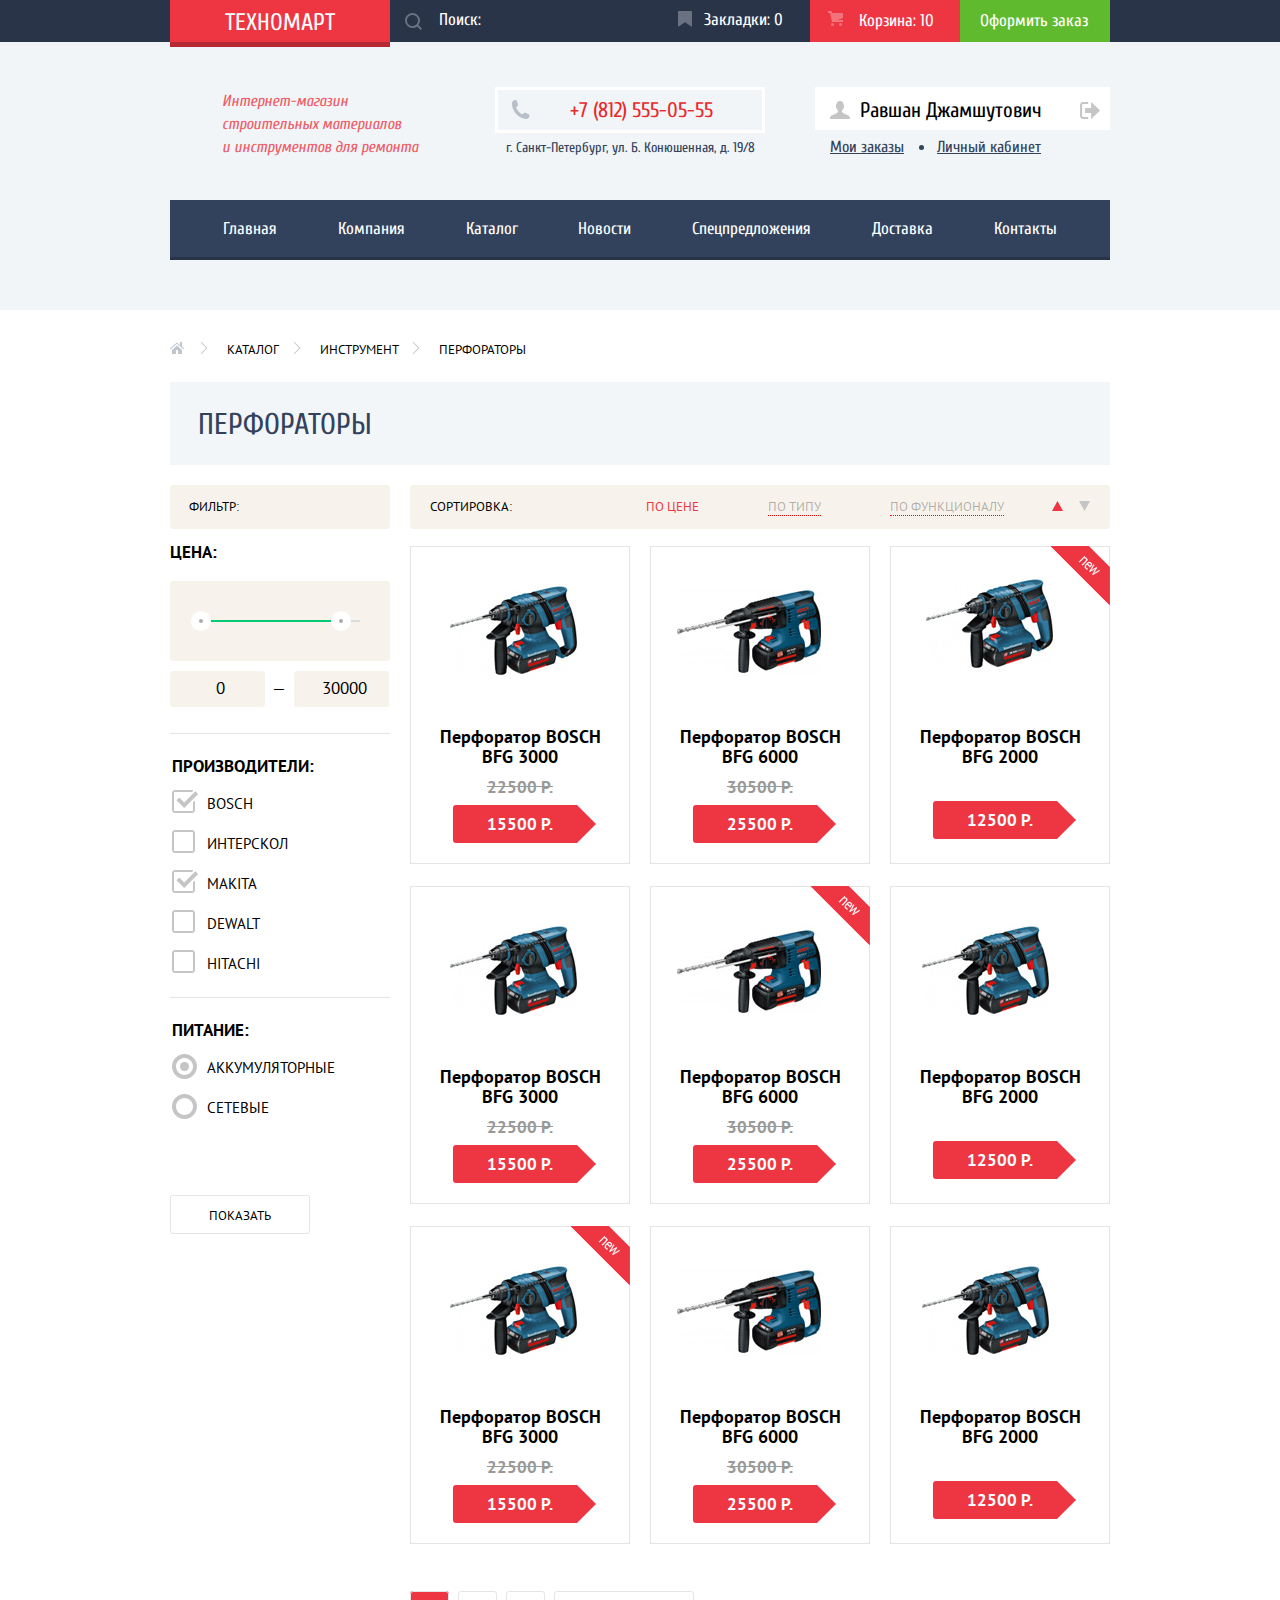
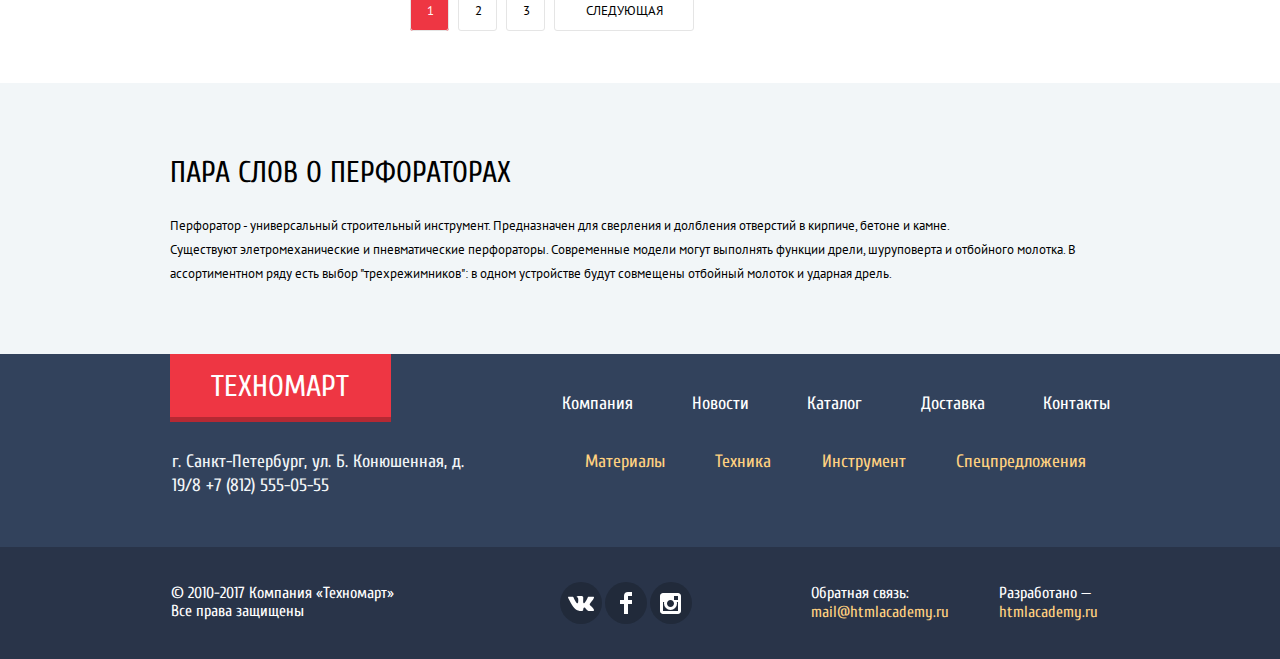
==== commit 900f0103: "минимизация" ====
--- a/catalog.html
+++ b/catalog.html
@@ -5,7 +5,7 @@
     <title>HTML Academy: Техномарт</title>
     <link rel="stylesheet" href="https://fonts.googleapis.com/css?family=Cuprum:400,400i,700|PT+Sans:400,700&amp;subset=cyrillic">
     <link rel="stylesheet" href="css/normalize.css">
-    <link rel="stylesheet" href="css/style.css">
+    <link rel="stylesheet" href="css/min-style.css">
   </head>
   <body>
     <header class="main-header">
@@ -158,7 +158,7 @@
               <ul class="catalog-items">
                 <li class="catalog-item">
                   <div class="actions">
-                    <a class="buy-btn" href="#">Купить</a>
+                    <a class="buy-btn" href="cart.html">Купить</a>
                     <a class="in-bookmarks" href="#">В закладки</a>
                   </div>
                   <div class="image image-2">
@@ -172,7 +172,7 @@
                 </li>
                 <li class="catalog-item">
                   <div class="actions">
-                    <a class="buy-btn" href="#">Купить</a>
+                    <a class="buy-btn" href="cart.html">Купить</a>
                     <a class="in-bookmarks" href="#">В закладки</a>
                   </div>
                   <div class="image image-3">
@@ -186,7 +186,7 @@
                 </li>
                 <li class="catalog-item new">
                   <div class="actions">
-                    <a class="buy-btn" href="#">Купить</a>
+                    <a class="buy-btn" href="cart.html">Купить</a>
                     <a class="in-bookmarks" href="#">В закладки</a>
                   </div>
                   <div class="image image-3">
@@ -199,7 +199,7 @@
                 </li>
                 <li class="catalog-item">
                   <div class="actions">
-                    <a class="buy-btn" href="#">Купить</a>
+                    <a class="buy-btn" href="cart.html">Купить</a>
                     <a class="in-bookmarks" href="#">В закладки</a>
                   </div>
                   <div class="image image-2">
@@ -213,7 +213,7 @@
                 </li>
                 <li class="catalog-item new">
                   <div class="actions">
-                    <a class="buy-btn" href="#">Купить</a>
+                    <a class="buy-btn" href="cart.html">Купить</a>
                     <a class="in-bookmarks" href="#">В закладки</a>
                   </div>
                   <div class="image image-3">
@@ -227,7 +227,7 @@
                 </li>
                 <li class="catalog-item">
                   <div class="actions">
-                    <a class="buy-btn" href="#">Купить</a>
+                    <a class="buy-btn" href="cart.html">Купить</a>
                     <a class="in-bookmarks" href="#">В закладки</a>
                   </div>
                   <div class="image image-4">
@@ -240,7 +240,7 @@
                 </li>
                 <li class="catalog-item new">
                   <div class="actions">
-                    <a class="buy-btn" href="#">Купить</a>
+                    <a class="buy-btn" href="cart.html">Купить</a>
                     <a class="in-bookmarks" href="#">В закладки</a>
                   </div>
                   <div class="image image-2">
@@ -254,7 +254,7 @@
                 </li>
                 <li class="catalog-item">
                   <div class="actions">
-                    <a class="buy-btn" href="#">Купить</a>
+                    <a class="buy-btn" href="cart.html">Купить</a>
                     <a class="in-bookmarks" href="#">В закладки</a>
                   </div>
                   <div class="image image-3">
@@ -268,7 +268,7 @@
                 </li>
                 <li class="catalog-item">
                   <div class="actions">
-                    <a class="buy-btn" href="#">Купить</a>
+                    <a class="buy-btn" href="cart.html">Купить</a>
                     <a class="in-bookmarks" href="#">В закладки</a>
                   </div>
                   <div class="image image-4">
@@ -368,6 +368,6 @@
         <button class="btn-back btn">Продолжить покупки</button>
       </div>
     </section>
-    <script src="./js/js.js"></script>
+    <script src="./js/min-js.js"></script>
   </body>
  </html>
--- a/css/min-style.css
+++ b/css/min-style.css
@@ -0,0 +1 @@
+body{min-width:960px;padding:0;margin:0;font-size:13px;line-height:24px;font-weight:400;font-style:normal;font-family:'PT Sans','Arial',sans-serif;color:#000;background-color:#fff}html{-webkit-box-sizing:border-box;box-sizing:border-box}*,::after,::before{-webkit-box-sizing:inherit;box-sizing:inherit}.catalog-item img,img{max-width:100%}.visually-hidden:not(:focus):not(:active),input[type=checkbox].visually-hidden,input[type=radio].visually-hidden{position:absolute;width:1px;height:1px;margin:-1px;border:0;padding:0;white-space:nowrap;-webkit-clip-path:inset(100%);clip-path:inset(100%);clip:rect(0 0 0 0);overflow:hidden}.page-container{max-width:960px;margin:0 auto;padding:0 10px}.logo-btn{font-size:24px}.footer-logo-btn,.logo-btn{background-color:#ee3643;font-family:'Cuprum','Arial',sans-serif;color:#fff;line-height:24px;font-weight:400;font-style:normal;text-transform:uppercase;text-decoration:none;-webkit-box-shadow:0 5px 0 0 #b52933;box-shadow:0 5px 0 0 #b52933}.logo-btn{display:block;padding:11px 55px 7px;width:220px;height:100%}.header-up-wrapper{display:-webkit-box;display:-ms-flexbox;display:flex;width:100%}.user-nav{padding:0;margin:0 auto}.logo-btn:hover{background:#ca2c37}.logo-btn:active{background:#ba2732}.header-up,.user-activites,.user-nav{display:-webkit-box;display:-ms-flexbox;display:flex}.header-up{-webkit-box-pack:justify;-ms-flex-pack:justify;justify-content:space-between;background:#293449}.user-activites .search{color:#fff;background:#293449}.user-activites{margin:0;padding:0}input[type=search]{font-size:17px;line-height:18px;font-weight:400;font-style:normal;font-family:'Cuprum','Arial',sans-serif;color:#fff;opacity:1;background-color:#293449;width:100%;padding:11px 0 12px 49px;border:0;cursor:pointer;position:relative;margin-right:200px;background-image:url(../img/icon-search-start.svg);background-repeat:no-repeat;background-position:15px 13px;background-size:17px}::-webkit-input-placeholder{color:#fff;opacity:1}:-ms-input-placeholder,::-moz-placeholder{color:#fff;opacity:1}input[type=search]:hover{background:#212a3a;border:0;background-image:url(../img/icon-search.svg);background-repeat:no-repeat;background-position:15px 13px;background-size:17px}input[type=search]:focus{color:#000;background:#fff;outline:0;background-image:url(../img/icon-search-focus.svg);background-repeat:no-repeat;background-position:15px 13px;background-size:17px}.user-nav a,a.ordering{font-size:17px;line-height:18px;font-weight:400;font-style:normal;font-family:'Cuprum','Arial',sans-serif;text-decoration:none;color:#fff}.user-nav a{display:block;position:relative;background-color:#293449}.user-nav a:hover{background:#212a3a}.user-nav a:active{background:#161d29;color:rgba(255,255,255,.5)}a.ordering{background:#5fbb2d;width:150px;padding:12px 0 12px 20px}a.ordering:hover{background:rgba(95,187,45,.8)}a.ordering:active{background:rgba(95,187,45,.9)}.basket,.bookmarks{width:150px;padding:11px 0 12px 44px}.bookmarks::before{top:11px;left:18px;background-image:url(../img/icon-bookmark.svg);opacity:.3}.basket:hover::before,.bookmarks:hover::before{opacity:1}.basket:active::before,.bookmarks:active::before{opacity:.5}.basket{padding:12px 0 12px 49px}.basket::before,.bookmarks::before,.phone:before{content:'';position:absolute;width:20px;height:20px;background-repeat:no-repeat}.basket::before{opacity:.3;top:11px;left:18px;background-image:url(../img/icon-cart.svg)}a.full-basket{background-color:#ee3643}.header-middle{padding-top:45px;padding-bottom:40px;color:#000;background-color:#f1f5f7}.header-middle-wrapper{display:-webkit-box;display:-ms-flexbox;display:flex;-ms-flex-line-pack:center;align-content:center;-webkit-box-pack:justify;-ms-flex-pack:justify;justify-content:space-between}.title{margin-left:52px;width:200px}.address,.phone,.title h1{font-weight:400;font-family:'Cuprum','Arial',sans-serif}.title h1{padding-top:3px;margin:0;font-size:16px;line-height:23px;color:#ef5c67;font-style:italic}.address,.phone{text-decoration:none;font-style:normal}.phone{position:relative;display:block;font-size:21px;line-height:18px;color:#e9292a;padding:11px 0 11px 72px;border:3px solid #fff;margin-left:31px;width:270px}.phone:before{top:10px;left:13px;background-image:url(../img/icon-phone.svg)}.address{width:310px;font-size:14px;line-height:24px;color:#32425c;text-align:center;padding-top:3px;padding-left:24px}.user{margin-top:12px}.login,.registration{font-family:'Cuprum','Arial',sans-serif;font-weight:400;font-style:normal;font-size:21px;line-height:18px;text-decoration:none;color:#000;background-color:#fff}.registration{margin-top:47px;padding:10px 25px 10px 23px}.registration:hover{color:#ee3643}.registration:active{color:#cacaca}.login{position:relative;margin:47px 10px 0 21px;padding:8px 22px 10px 49px}.login:hover{color:#ee3643}.login:active{color:#cacaca}.login-icon{position:absolute;top:13px;left:13px;width:20px;height:20px}.login:hover path{fill:#293449}.loged,.user-block{background-color:#fff}.user-block{display:-webkit-box;display:-ms-flexbox;display:flex;padding:11px 10px 11px 0}.loged{position:relative;padding:0;margin:2px 38px -2px 45px;display:block;font-weight:400;font-style:normal;font-size:21px;line-height:21px;font-family:'Cuprum','Arial',sans-serif;text-decoration:none;color:#000}.loged::before,.logout{width:20px;background-repeat:no-repeat}.loged::before{content:'';position:absolute;top:1px;left:-30px;background-image:url(../img/icon-user.svg);height:20px}.loged:hover{color:#000}.loged:active{color:rgba(0,0,0,.2)}.loged:active::before,.loged:hover::before{background-image:url(../img/icon-user-hover.svg);background-repeat:no-repeat}.loged:active::before{background-image:url(../img/icon-user.svg)}.logout{display:block;height:21px;background-position:-1px 4px}.logout:active,.logout:hover{background-image:url(../img/icon-logout-hover.svg);background-repeat:no-repeat}.logout,.logout:active{background-image:url(../img/icon-logout.svg)}.information{margin-top:6px;padding-left:15px}.my-orders{position:relative;margin-right:30px}.my-orders:hover{color:#ef4652}.my-orders:active{color:#c5cad0}.my-orders::after{content:'';position:absolute;width:5px;height:5px;margin-left:15px;margin-bottom:2px;background:#32425c;border-radius:50%;top:7px;right:-20px}.cabinet,.my-orders{font-weight:400;font-style:normal;font-size:16px;line-height:18px;font-family:'Cuprum','Arial',sans-serif;background:#f2f6f8;color:#32425c}.cabinet:hover{color:#ef4652}.cabinet:active{color:#c5cad0}.header-bottom{background-color:#f1f5f7;padding-bottom:10px;margin-bottom:69px;width:100%}.site-nav{-ms-flex-wrap:wrap;flex-wrap:wrap;-webkit-box-pack:justify;-ms-flex-pack:justify;justify-content:space-between;-webkit-box-align:center;-ms-flex-align:center;align-items:center;display:-webkit-box;display:-ms-flexbox;display:flex;min-height:55px;padding:0 23px;margin:0 auto;width:940px;border-bottom:3px solid #293449}.main-nav,.main-nav a{background-color:#32425c}.main-nav{display:-webkit-box;display:-ms-flexbox;display:flex;margin-bottom:40px;width:100%}.main-nav a{display:block;padding:20px 30px;font-weight:400;font-style:normal;font-size:17px;line-height:17px;font-family:'Cuprum','Arial',sans-serif;text-decoration:none;color:#fff}.main-nav a:hover{background:#293449}.main-nav a:active{color:rgba(255,255,255,.5);background:#1d2739}.breadcrumbs,.cat-nav,.catalog-items,.foot-nav,.list-producers,.list-supply,.main-nav,.page,.producers,.site-nav,.slide-radio,.social-icon,.transport-list,.user-nav{list-style:none}.catalog1{display:-webkit-box;display:-ms-flexbox;display:flex;-webkit-box-pack:justify;-ms-flex-pack:justify;justify-content:space-between;-ms-flex-wrap:wrap;flex-wrap:wrap;margin-bottom:55px}.catalog{margin-bottom:0;background:#fff;color:#000}.category{position:relative;width:300px;height:123px;padding:20px 22px;font-family:'Cuprum','Arial',sans-serif;overflow:hidden}.category-block{margin-top:20px}.category h2,.category-block h2{margin:0 0 14px;font-style:normal;color:#fff;font-weight:700;font-size:24px;line-height:30px}.category-btn{display:inline-block;vertical-align:top;min-width:135px;padding:10px 0;font-style:normal;color:#fff;font-weight:400;font-size:14px;line-height:18px;text-decoration:none;text-transform:uppercase;text-align:center;border-radius:3px;background:rgba(0,0,0,.1)}.category-btn:hover{background:rgba(0,0,0,.2)}.category-btn:active{background:rgba(0,0,0,.3)}.instruments,.material{background-repeat:no-repeat}.material{background-color:#ffbf47;background-image:url(../img/icon-1.svg);background-position:213px 31px}.instruments{background:#4aafde;background-image:url(../img/icon-2.svg);background-position:198px 33px}.equipment{background:#cc79d1;background-image:url(../img/icon-3.svg);background-position:191px 31px}.delivery,.discount,.equipment{background-repeat:no-repeat}.discount{margin-bottom:20px;background:#85d179;background-image:url(../img/icon-4.svg);background-position:196px 26px}.delivery{background-color:#ffc047;background-image:url(../img/icon-5.svg);background-position:191px 32px}.new::after{content:url(../img/new-flag.png);position:absolute;top:-1px;right:-1px;width:60px;height:60px;z-index:3}#slide1:checked~.slide1,#slide2:checked~.slide2{display:block}.slider{position:relative;width:620px;height:266px;margin-top:20px;padding:0;font-family:'Cuprum','Arial',sans-serif}.slide{display:none;height:100%;padding:25px;font-size:18px;line-height:24px;color:#fff;background-repeat:no-repeat}.slide1{background-image:url(../img/slider-1.jpg);background-color:#886c60}.slide2{background-image:url(../img/slider-2.jpg);background-color:#d7c4b1}.slide-title{margin:0;font-size:36px;line-height:36px;text-transform:uppercase}.slider .slide-btn{position:absolute;bottom:22px;left:25px;display:block;min-width:195px;margin:0;padding-right:10px;padding-left:10px;text-align:center;padding-top:11px}.slider-btn{z-index:5;position:absolute;top:50%;display:block;width:42px;height:60px;padding:10px;background-size:100% 100%;background-origin:content-box;-webkit-transform:translateY(-50%);-ms-transform:translateY(-50%);transform:translateY(-50%);cursor:not-allowed}#slide1:checked+.slider-btn1,#slide2:checked+.slider-btn2{cursor:pointer}.slider-btn1,.slider-btn2{background-repeat:no-repeat}.slider-btn1{right:14px;background-image:url(../img/icon-right.svg)}.slider-btn2{left:14px;background-image:url(../img/icon-left.svg)}.slide-dots{position:absolute;left:50%;bottom:0;display:-webkit-box;display:-ms-flexbox;display:flex;-webkit-box-pack:justify;-ms-flex-pack:justify;justify-content:space-between;margin:0 0 36px;padding:0;list-style:none;-webkit-transform:translateX(-50%);-ms-transform:translateX(-50%);transform:translateX(-50%)}.slide-dot{display:block;width:10px;height:10px;background-color:#fff;border-radius:50%;cursor:pointer}.slide-dots li{margin-right:10px}.slide-dots li:last-child{margin-right:0}#slide1:checked~.slide-dots .slide-dot1,#slide2:checked~.slide-dots .slide-dot2{background-color:#ba2732;border:2px #fff solid;cursor:default}.wrapper{-ms-flex-line-pack:center;align-content:center;display:-webkit-box;display:-ms-flexbox;display:flex;padding:0 24px 0 31px;margin-bottom:25px;-webkit-box-pack:justify;-ms-flex-pack:justify;justify-content:space-between;background-color:#f7f3ec}.btn,.wrapper h2{font-style:normal;font-family:'Cuprum','Arial',sans-serif;text-transform:uppercase}.wrapper h2{line-height:30px;margin-left:-3px;background-color:#f7f3ec;font-weight:200;font-size:30px;margin-top:27px}.btn,.catalog-item{line-height:18px;text-align:center}.btn{border-radius:4px;padding:11px 55px 9px;text-decoration:none;background-color:#ee3643;color:#fff;min-width:253px;margin-top:22px;font-size:14px;font-weight:400;height:40px}.btn:hover{background:#ca2c37}.btn:active{background:#ba2732}.catalog-item{position:relative;font-weight:700;font-size:17px;vertical-align:middle;border:1px solid #e5e5e5;width:220px;height:318px;margin-bottom:22px;padding-top:16px}.catalog-item h2,.catalog-item h3{line-height:20px;min-height:40px;padding:0 25px;margin-top:-4px;margin-bottom:11px;font-size:18px}.catalog-item .actions{position:absolute;top:0;left:0;width:218px;padding:43px 0;background-color:#fff;z-index:2}.catalog-item .image{position:relative;min-height:168px}.catalog-item .image-1{top:-11px;left:-1px}.catalog-item .image-2{top:12px;left:-7px}.catalog-item .image-3{top:5px;left:-11px}.catalog-item .image-4{top:12px;left:-15px}.catalog-items{padding:0;margin:0;display:-webkit-box;display:-ms-flexbox;display:flex;-webkit-box-pack:justify;-ms-flex-pack:justify;justify-content:space-between;-ms-flex-wrap:wrap;flex-wrap:wrap}.catalog-item:hover,a.prod-img:hover{-webkit-box-shadow:0 10px 25px rgba(41,52,73,.5);box-shadow:0 10px 25px rgba(41,52,73,.5)}.catalog-btn,.old-price{min-height:20px;display:block;color:#999;text-decoration:line-through}.catalog-btn{min-height:38px;position:relative;width:135px;margin:0 auto;padding:10px 30px;color:#fff;background:#ee3643;border-radius:3px;text-decoration:none}.catalog-btn::after{content:'';position:absolute;top:0;right:-27px;width:0;height:0;border:19px solid #fff;border-left-color:#ee3643}.old-price+.catalog-btn{margin-top:7px}.buy-btn{border-bottom:3px solid #367315;color:#fff}.buy-btn,.in-bookmarks{position:relative;display:block;width:136px;margin:0 auto 7px;padding:7px 0;background-color:#63a63e;font-size:14px;font-weight:400;font-family:'Cuprum','Arial',sans-serif;line-height:18px;text-decoration:none;text-transform:uppercase;border-radius:3px}.catalog-item .actions,.list-producers input[type=checkbox],.list-supply input[type=radio],.services-table input[type=radio],.slide-radio input[type=radio]{display:none}.catalog-item .info{margin-bottom:7px;min-height:67px}.catalog-item:hover .actions{display:block}.buy-btn::before{content:'';position:absolute;top:8px;left:13px;width:20px;height:20px;background-image:url(../img/icon-cart.svg);background-repeat:no-repeat;opacity:.3}.buy-btn:hover{background:#5fbb2d}.buy-btn:active{background:#518534;border-bottom-color:#518534}.buy-btn:active:before,.buy-btn:hover::before{opacity:1}.in-bookmarks,.in-bookmarks:hover{color:#32425c;background:#fff;border:3px solid #63a63e}.in-bookmarks:hover{border:3px solid #32425c}.in-bookmarks:active{color:#d0d2d6;border:3px solid #c1c6ce}.popular-producers{margin-bottom:20px}.producers,a.prod-img{display:-webkit-box;display:-ms-flexbox;display:flex}.producers{-ms-flex-wrap:wrap;flex-wrap:wrap;-webkit-box-pack:justify;-ms-flex-pack:justify;justify-content:space-between;margin:0;padding:0}a.prod-img{border:1px solid #e5e5e5;height:145px;width:220px;-ms-flex-line-pack:center;align-content:center;margin-bottom:20px}.interscol{padding-bottom:11px}.metabo{padding-bottom:5px}.prod-img img{display:block;margin:auto}.prod-img img:active{opacity:.3}a.prod-img:active{-webkit-box-shadow:0 4px 10px rgba(41,52,73,.5);box-shadow:0 4px 10px rgba(41,52,73,.5)}.services-top{padding-top:65px}.services-block{width:100%;display:-webkit-box;display:-ms-flexbox;display:flex;margin-bottom:80px;padding-bottom:100px}.services{background-color:#f2f6f8;padding-top:33px}.services h2,.services h3{font-family:'Cuprum','Arial',sans-serif;text-transform:uppercase}.services h2{font-weight:400;font-style:normal;margin-top:10px;color:#000;font-size:30px;line-height:30px}.service p,.services h3{font-weight:400;font-style:normal;line-height:24px}.services h3{line-height:36px;font-size:36px;margin-bottom:24px}.services p{display:block;padding-bottom:20px;width:400px;font-size:13px;font-family:'PT Sans','Arial',sans-serif}#button-1:checked~.servises-delivery,#button-2:checked~.servises-guarantee,#button-3:checked~.servises-credit{display:block}.servises-delivery p{width:275px}.servises-guarantee p{width:380px}.servises-credit p{width:280px}.servises-guarantee{display:none;background-image:url(../img/bg-guarantee.png);background-position:200px 40px}.servises-credit,.servises-delivery,.servises-guarantee{position:absolute;top:-5px;left:320px;background-color:#f2f6f8;padding-right:345px;background-repeat:no-repeat;min-height:300px}.servises-delivery{padding-left:1px;display:block;background-image:url(../img/bg-delivery.png);background-position:151px 49px}.servises-credit{display:none;background-image:url(../img/bg-credit.png);background-position:152px 34px}.services-left,.services-right{font-size:13px;font-family:'PT Sans','Arial',sans-serif;color:#000;font-weight:400;font-style:normal;line-height:24px;margin-top:-32px}.services-left{position:relative;margin-right:80px;width:240px;font-weight:700;font-size:21px;line-height:30px;font-family:'Cuprum','Arial',sans-serif;text-align:left;color:#fff;margin-top:34px}.shadow{position:absolute;z-index:2;top:-40px;left:230px;width:10px;height:279px;background-image:url(../img/layer-118.png)}.services-table{position:relative;width:240px}.services-table label{display:block;padding:15px;cursor:pointer}.services-table input[type=radio]:checked+label,.services-table input[type=radio]:checked+label:hover{color:#32425c;background-color:#fff;cursor:auto;border:0}.services-table input[type=radio]+label{display:block;background-color:#32425c;padding-left:21px;border-top:1px solid #405069;border-bottom:1px solid #293449}.services-table input[type=radio]+label:hover{background-color:#293449}.services-table tr{border-top:1px solid #fff;border-bottom:1px solid #fff}.about{margin-top:-27px;padding:0;width:540px;color:#000;background:#fff}.transport-list{margin:10px 0 35px -4px;font-family:'Cuprum','Arial',sans-serif;font-size:18px;line-height:40px}.transport-list li{position:relative}.transport-list li::before{content:'';position:absolute;left:-36px;top:19px;display:block;width:25px;height:2px;background:#fb565a}.contacts{min-width:300px;margin-left:99px;margin-top:-27px}.map{display:block;width:300px;height:158px;margin-bottom:37px}.contact-about{margin:0 0 85px;display:-webkit-box;display:-ms-flexbox;display:flex;-ms-flex-line-pack:justify;align-content:space-between}.about h3,.about p,.contacts h3{font-weight:400;font-style:normal;line-height:24px}.contacts p{margin-bottom:32px}.about h3,.contacts h3{margin-bottom:29px;text-transform:uppercase;font-size:30px;font-family:'Cuprum','Arial',sans-serif}.about p{font-size:13px;font-family:'PT Sans','Arial',sans-serif;color:#222;margin:0;padding:0}.about p:nth-child(2){margin-bottom:24px}.about .btn{padding:12px 40px 10px}.map-btn{display:block;min-width:100%}.main-footer{width:100%}.footer-up{-webkit-box-pack:justify;-ms-flex-pack:justify;justify-content:space-between;display:-webkit-box;display:-ms-flexbox;display:flex;color:#fff;margin-bottom:31px}.footer-wrapper-up{background:#32425c;width:100%}.footer-logo-btn{font-size:30px;display:inline-block;padding:21px 42px 18px 41px;margin-bottom:15px}.feedback p,.footer-nav a,.right-footer-up p{font-weight:400;font-style:normal;font-family:'Cuprum','Arial',sans-serif}.right-footer-up p{width:325px;padding-left:2px;font-size:18px;line-height:24px;color:#f1f5f7}.left-footer-up{margin-top:30px;-webkit-box-orient:vertical;-webkit-box-direction:normal;-ms-flex-direction:column;flex-direction:column;width:560px}.foot-nav{margin:0 auto;display:-webkit-box;display:-ms-flexbox;display:flex;padding:8px 0 8px 12px}.cat-nav,.catalog-nav,.foot-nav{-webkit-box-pack:justify;-ms-flex-pack:justify;justify-content:space-between}.catalog-nav{margin-top:4px;padding:8px 0}.cat-nav{display:-webkit-box;display:-ms-flexbox;display:flex;padding-right:24px;padding-left:35px}.footer-nav a{font-size:18px;line-height:24px;color:#fff;text-decoration:none}.footer-nav a:hover{text-decoration:underline}.catalog-nav a,.footer-nav a:active{color:#a4abb4;text-decoration:none}.catalog-nav a{font-size:18px;line-height:24px;font-weight:400;font-style:normal;font-family:'Cuprum','Arial',sans-serif;color:#ffd180}.catalog-nav a:hover{text-decoration:underline}.catalog-nav a:active{color:#ad956f;text-decoration:none}.footer-down{padding-bottom:35px;padding-top:35px;background:#293449}.footer-bottom{display:-webkit-box;display:-ms-flexbox;display:flex;-webkit-box-pack:justify;-ms-flex-pack:justify;justify-content:space-between}.social{margin-left:88px}.copyright{width:230px;padding-top:2px;padding-left:1px;font-size:16px;line-height:18px;font-weight:400;font-style:normal;font-family:'Cuprum','Arial',sans-serif;color:#fff}ul.social-icon\>{list-style:none;-webkit-box-pack:justify;-ms-flex-pack:justify;justify-content:space-between;width:132px;margin:0 auto;padding:0}.social-icon a{display:block;width:40px;height:40px}.feedbac-block,.social-btn,ul.social-icon\>{display:-webkit-box;display:-ms-flexbox;display:flex}.social-btn{-webkit-box-align:center;-ms-flex-align:center;align-items:center;-webkit-box-pack:center;-ms-flex-pack:center;justify-content:center;width:42px;height:42px;text-decoration:none;background:#212a3a;border-radius:50px}.social-btn:active,.social-btn:hover{background-color:#ee3643}.feedback p{margin:0;padding:0;display:inline-block;font-size:16px;line-height:18px;color:#fff}.feedback{margin-left:48px;width:140px}.feedback:nth-child(2){width:93px;margin-right:18px}.feedback a{display:block;font-size:16px;line-height:18px;font-weight:400;font-style:normal;text-decoration:none;font-family:'Cuprum','Arial',sans-serif;color:#ffd180;margin-top:-3px}.feedback a:hover{text-decoration:underline}.feedback a:active{text-decoration:none;color:#ee3643}.for-catalog{margin-bottom:28px}.breadcrumbs{position:relative;display:-webkit-box;display:-ms-flexbox;display:flex;margin:0;padding:0;-webkit-box-pack:justify;-ms-flex-pack:justify;justify-content:space-between;width:394px}.home{position:relative;margin-left:17px}.catalog-way::before,.home::before{content:'';position:absolute;top:1px;left:-27px;width:16px;height:20px;background-image:url(../img/icon-right-small.svg);background-repeat:no-repeat}.home::before{left:-18px;background-image:url(../img/icon-home.svg)}.breadcrumbs a,.catalog-way{position:relative;margin-right:38px}.catalog-block,.catalog-title{display:-webkit-box;display:-ms-flexbox;display:flex}.breadcrumbs a,.catalog-title{font-style:normal;font-weight:400}.catalog-title{-ms-flex-line-pack:center;align-content:center;padding:28px 25px 25px 28px;-webkit-box-pack:justify;-ms-flex-pack:justify;justify-content:space-between;background-color:#f7f3ec;font-family:'Cuprum','Arial',sans-serif;text-transform:uppercase;background:#f2f6f8;margin-bottom:20px;font-size:30px;line-height:30px;color:#32425c}.breadcrumbs a,.by-price h3,.by-producers h3,.by-supply h3{font-family:'PT Sans','Arial',sans-serif;text-transform:uppercase}.breadcrumbs a{text-decoration:none;color:#000;font-size:13px;line-height:18px}.catalog-block{margin-bottom:60px}.line{margin-bottom:17px;border:1px solid #e5e5e5;border-bottom-width:0}.filter{min-width:220px;margin-right:20px}.sort{padding:10px}.filter-title{margin-bottom:8px}.sort{margin-bottom:17px}.range-controls{position:relative;height:80px;margin:14px 0 10px;padding:0 30px;overflow:hidden;background:#f7f3ec;border-radius:3px}.scale{height:2px;margin-top:39px;background:#d7dcde}.bar{width:87%;height:2px;background:#00ca74}.range-controls .toggle{position:absolute;top:30px;left:30px;width:20px;height:20px;border:8px solid #fff;background:#ababab;border-radius:50%;cursor:pointer}.range-controls .max-toggle{left:161px}.range-controls .min-toggle{left:21px}.price-controls{margin-bottom:26px;color:#000}.price-max,.price-min{width:95px;padding:8px 2px 10px 8px;font-weight:400;font-style:normal;font-size:17px;line-height:18px;font-family:'PT Sans','Arial',sans-serif;text-align:center;background-color:#f7f3ec;border:0;border-radius:3px}.price-min+span{margin-left:7px;margin-right:5px;font-size:17px;line-height:30px}.filter-title,.list-producers input[type=checkbox]+label,.list-supply input[type=radio]+label,.sort p,.sort-btn{font-style:normal;font-family:'PT Sans','Arial',sans-serif;text-transform:uppercase}.filter-title{padding:10px 0 10px 19px}.sort span{margin-right:65px;padding-left:10px;color:#000;text-transform:uppercase}.sort-btn{margin-left:66px;color:rgba(0,0,0,.3);text-decoration:none;border-bottom:red 1px dotted}.sort-btn:hover{color:#000;border-bottom:red 1px solid}.sort-active,.sort-btn:active{color:#ee3643;text-decoration:none;border:0}.filter-title,.sort{border-radius:3px;background:#f7f3ec}.sort-up svg{margin-left:45px;-webkit-transform:rotate(180deg);-ms-transform:rotate(180deg);transform:rotate(180deg);fill:#c5c5c5}.sort-down:hover path,.sort-up:hover path{fill:#231f20}.sort-down:active path,.sort-up path,.sort-up:active path{fill:#ee3643}.sort-down{margin-left:13px}.sort-down path{fill:#c5c5c5}.by-price h3,.by-producers h3,.by-supply h3{margin:0;padding:0;font-weight:700;font-size:17px;line-height:30px}.by-producers{margin-bottom:-4px}fieldset{border:0}.list-producers,.list-supply,fieldset{padding:0}.list-producers input[type=checkbox]+label,.list-supply input[type=radio]+label{position:relative;display:block;margin-bottom:20px;padding-left:35px;font-weight:400;font-size:15px;line-height:20px;cursor:pointer}.list-producers input[type=checkbox]:disabled+label,.list-supply input[type=radio]:disabled+label{opacity:.4;cursor:default}.list-producers input[type=checkbox]+label::before{content:'';position:absolute;width:26px;height:26px;top:-4px;left:0;background:url(../img/checkbox-off.svg) no-repeat}.list-producers input[type=checkbox]:checked+label::before{content:'';position:absolute;width:26px;height:26px;top:-4px;left:0;background:url(../img/checkbox-on.svg) no-repeat}.list-producers input[type=checkbox]+label:hover::before{background:url(../img/checkbox-off-hover.svg) no-repeat}.list-producers input[type=checkbox]:checked+label:hover::before{background:url(../img/checkbox-on-hover.svg) no-repeat}.list-producers input[type=checkbox]:disabled+label::before{opacity:.4;cursor:default}.list-supply input[type=radio]+label::before{content:'';position:absolute;width:26px;height:26px;top:-4px;left:0;background:url(../img/radio-off.svg) no-repeat}.list-supply input[type=radio]:checked+label::before{content:'';position:absolute;width:26px;height:26px;top:-4px;left:0;background:url(../img/radio-on.svg) no-repeat}.list-supply input[type=radio]+label:hover::before{background:url(../img/radio-off-hover.svg) no-repeat}.list-supply input[type=radio]:checked+label:hover::before{background:url(../img/radio-on-hover.svg) no-repeat}.list-supply input[type=radio]:disabled+label::before{opacity:.4;cursor:default}.btn-show{margin-top:57px;padding:11px 38px 8px;font-weight:400;font-style:normal;font-size:13px;line-height:18px;font-family:'PT Sans','Arial',sans-serif;text-transform:uppercase;color:#000;background:#fff;border:1px solid #e5e5e5;border-radius:3px;cursor:pointer}.page{padding:0;margin:33px 0 0;display:-webkit-box;display:-ms-flexbox;display:flex}.page a{font-weight:400;font-style:normal;font-size:13px;line-height:18px;font-family:'PT Sans','Arial',sans-serif;text-align:center;text-transform:uppercase;text-decoration:none;color:#000;padding:10px 14px 11px 16px;margin-right:9px;border:1px solid #e5e5e5;border-radius:3px}a.page-next{padding:10px 30px 11px 31px}.page .page-active{color:#fef5f6;background:#ee3643}.page a:hover{border:1px solid #bdc6ca}.page a:active{border:1px solid #ee3643}.about-goods{width:100%;padding:45px 10px 55px;color:#000;background:#f2f6f8}.about-perforator{font-weight:400;font-style:normal;line-height:24px;color:#000;background:#f2f6f8}.about-perforator h3{font-weight:400;text-transform:uppercase;font-size:30px;line-height:30px;font-family:'Cuprum','Arial',sans-serif;margin-bottom:26px}.about-perforator p{font-size:13px;font-family:'PT Sans','Arial',sans-serif}.form-answer,.write-us-form label{font-size:18px;font-family:'Cuprum','Arial',sans-serif}.modal{-webkit-box-shadow:0 0 15px rgba(0,0,0,.5);box-shadow:0 0 15px rgba(0,0,0,.5);left:50%;top:50%;background-color:#fff;position:fixed}.form-answer{margin-left:-310px;margin-top:-216px;width:620px;z-index:3;border-top:10px solid #ff5257;display:none}.map-window{width:940px;height:445px;margin-left:-470px;margin-top:-222px;z-index:3;display:none}.cart-add{width:620px;margin-top:-140px;margin-left:-310px;z-index:10;background-image:url(../img/icon-mark.svg);background-repeat:no-repeat;padding-top:65px;border-top:10px solid #ff5257;background-position:82px 47px;display:none}.write-us-block{width:100%;background-color:#fff;padding:45px 80px 40px}.write-us-block,.write-us-form{display:-webkit-box;display:-ms-flexbox;display:flex;-ms-flex-wrap:wrap;flex-wrap:wrap;-webkit-box-pack:justify;-ms-flex-pack:justify;justify-content:space-between}.write-us-form p{margin:0 auto}.write-us-form input[type=text],.write-us-form label{line-height:18px;font-weight:400;font-style:normal;display:block}.write-us-form input[type=text],.write-us-form textarea{font-size:13px;font-family:'PT Sans','Arial',sans-serif;border:3px solid #d7dcde;border-radius:5px}.write-us-form input[type=text]{text-align:left;background:#fff;min-width:220px;margin:10px 0 17px;color:#999;padding:10px 0 10px 14px}.write-us-form textarea{line-height:18px;color:#a9a9a9;padding:5px 0 0 12px;margin-top:10px;resize:none;width:100%}.write-us-form input[type=text]:hover{border-color:#b5b5b5}.write-us-form input[type=text]:focus,.write-us-form textarea:focus{border-color:#ee3643;outline:0}.form-btn{background-color:#f4f4f4;width:100%;display:-webkit-box;display:-ms-flexbox;display:flex;-webkit-box-pack:justify;-ms-flex-pack:justify;justify-content:space-between;-ms-flex-line-pack:center;align-content:center;padding:14px 40px 35px 80px;margin-top:65px}.form-close{z-index:30;position:absolute;top:10px;right:10px;width:20px;height:20px;border:0;font-size:0;background-color:transparent;background-image:url(../img/icon-close.svg);background-size:100% 100%;cursor:pointer}.send-btn{min-width:460px;border:0}.btn-back{color:#000;background:#fff;border:0;cursor:pointer}.btn-back:hover{color:#fff;background-color:#ca2c37}.btn-back:active{color:#fff;background-color:#ba2732}.ordering-btn{width:220px}.cart-add h2{font-size:30px;line-height:18px;font-weight:400;font-style:normal;font-family:'Cuprum','Arial',sans-serif;padding-left:179px;padding-top:5px;padding-bottom:10px;margin:0 auto}.modal-show{display:block}.interactive-map{width:100%;height:100%;border:0}
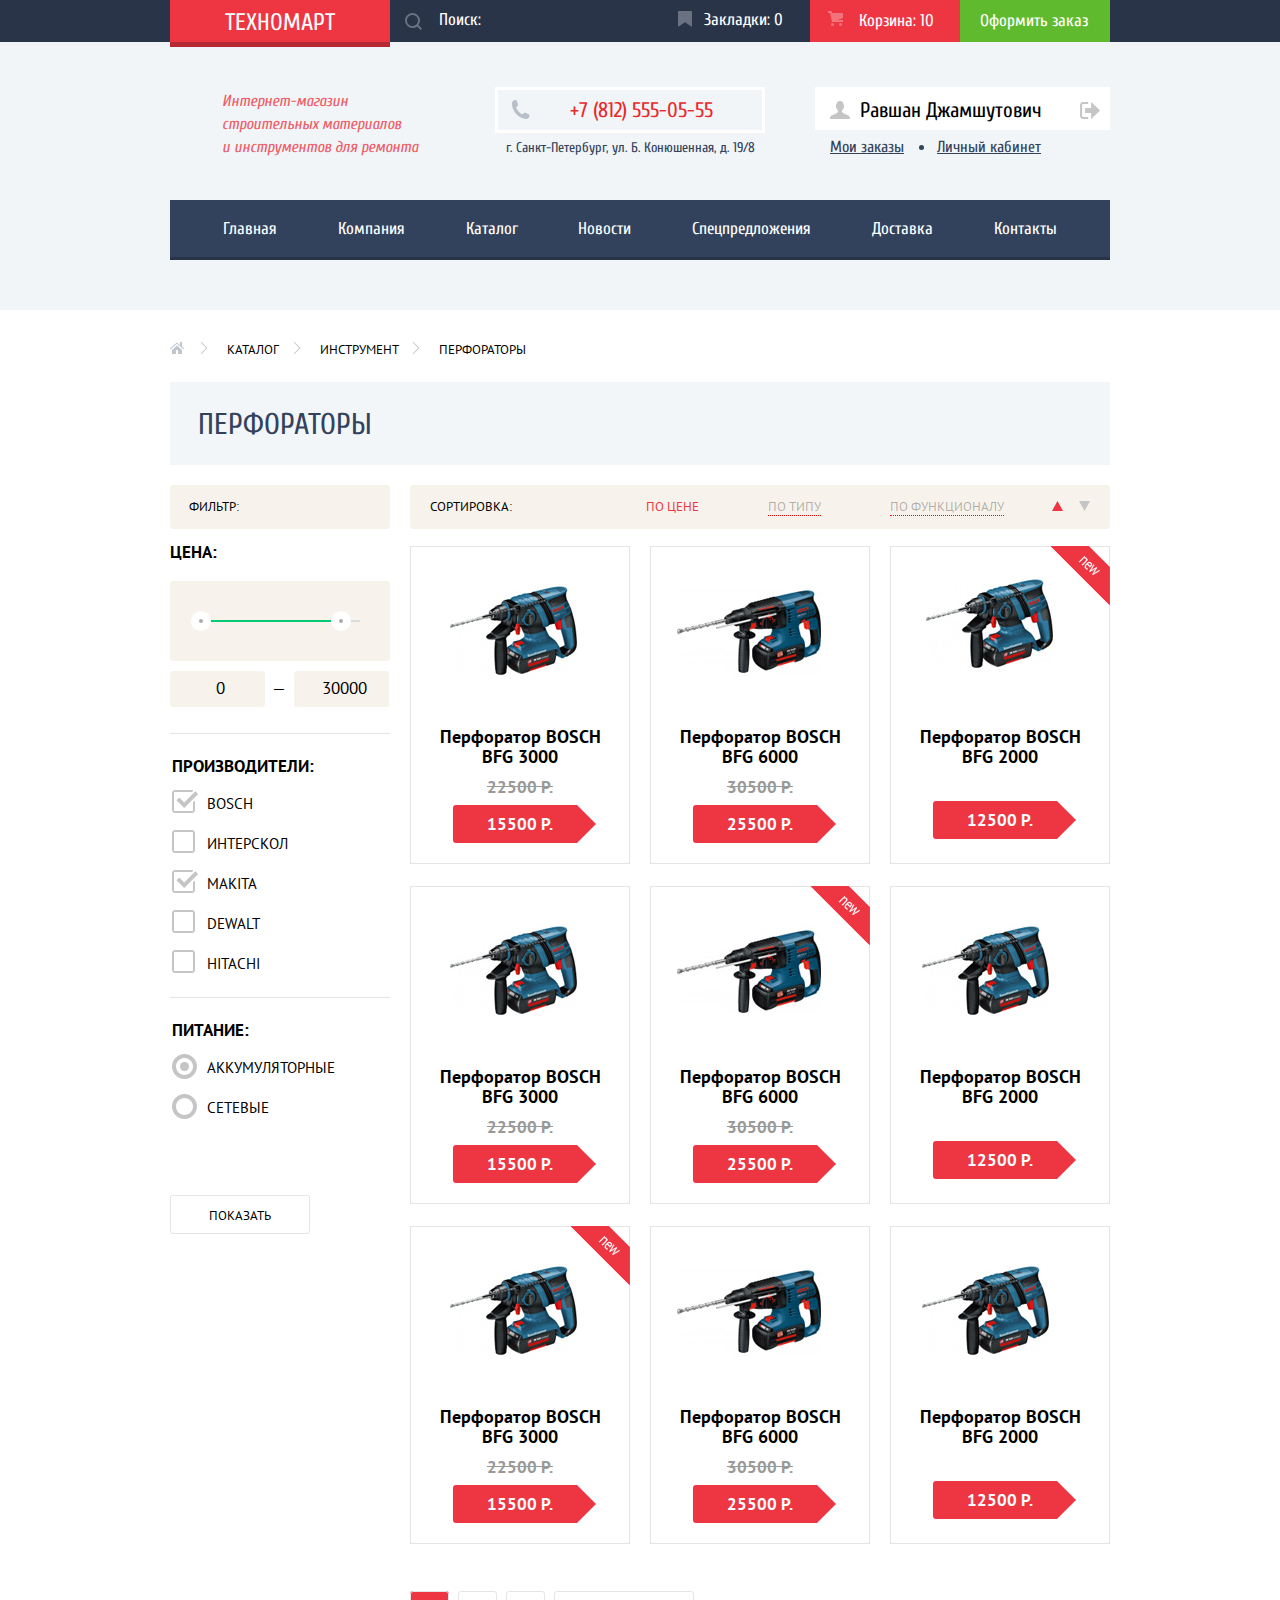
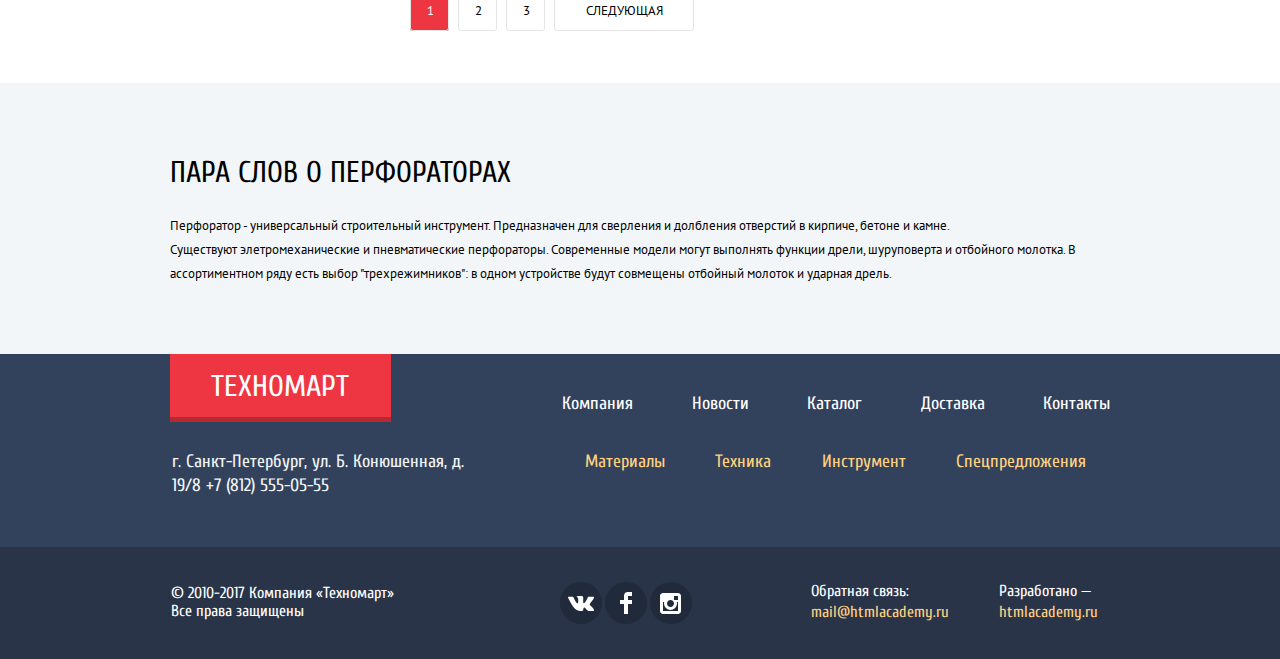
==== commit ce6f91af: "5" ====
--- a/catalog.html
+++ b/catalog.html
@@ -3,8 +3,8 @@
   <head>
     <meta charset="utf-8">
     <title>HTML Academy: Техномарт</title>
-    <link rel="stylesheet" href="https://fonts.googleapis.com/css?family=Cuprum:400,400i,700|PT+Sans:400,700&amp;subset=cyrillic">
-    <link rel="stylesheet" href="css/normalize.css">
+    <link rel="stylesheet" href="https://fonts.googleapis.com/css?family=Cuprum:400,400i,700%7CPT+Sans:400,700&amp;subset=cyrillic">
+    <link rel="stylesheet" href="css/min-normalize.css">
     <link rel="stylesheet" href="css/min-style.css">
   </head>
   <body>
@@ -340,7 +340,7 @@
               <div class="copyright">© 2010-2017 Компания «Техномарт» Все права защищены</div>
               <div class="social">
                 <ul class="social-icon>">
-                  <li><a class="social-btn vk" href="#"><span class="visually-hidden">ВКонтакте</span><svg xmlns="http://www.w3.org/2000/svg" width="26" height="15" viewBox="0 0 26 15"><path fill="#FFF" d="M16.138 11.51c.956-.309 2.18 2.04 3.483 2.939.978.681 1.727.534 1.727.534l3.473-.05s1.815-.112.957-1.554c-.071-.12-.503-1.069-2.585-3.022-2.177-2.043-1.882-1.712.739-5.244 1.597-2.153 2.236-3.468 2.036-4.028-.192-.539-1.365-.399-1.365-.399L20.69.713c-.381.001-.704.119-.851.515-.003.004-.621 1.666-1.445 3.079-1.741 2.989-2.436 3.148-2.724 2.961-.661-.433-.494-1.737-.494-2.664 0-2.897.432-4.105-.846-4.417-.427-.104-.739-.172-1.828-.182-1.392-.021-2.574 0-3.244.329-.445.223-.786.712-.579.74.26.035.843.16 1.155.586.401.552.389 1.789.389 1.789s.229 3.411-.54 3.834c-.528.29-1.25-.302-2.803-3.016-.793-1.388-1.392-2.922-1.392-2.922s-.116-.285-.326-.441c-.25-.185-.6-.244-.6-.244L.848.684S.29.7.085.946c-.182.218-.015.668-.015.668s2.909 6.881 6.203 10.347c3.02 3.182 6.452 2.971 6.452 2.971h1.555s.469-.054.709-.312c.224-.24.214-.691.214-.691s-.031-2.109.935-2.419z"/></svg></a></li>
+                  <li><a class="social-btn vk" href="#"><span class="visually-hidden">ВКонтакт</span><svg xmlns="http://www.w3.org/2000/svg" width="26" height="15" viewBox="0 0 26 15"><path fill="#FFF" d="M16.138 11.51c.956-.309 2.18 2.04 3.483 2.939.978.681 1.727.534 1.727.534l3.473-.05s1.815-.112.957-1.554c-.071-.12-.503-1.069-2.585-3.022-2.177-2.043-1.882-1.712.739-5.244 1.597-2.153 2.236-3.468 2.036-4.028-.192-.539-1.365-.399-1.365-.399L20.69.713c-.381.001-.704.119-.851.515-.003.004-.621 1.666-1.445 3.079-1.741 2.989-2.436 3.148-2.724 2.961-.661-.433-.494-1.737-.494-2.664 0-2.897.432-4.105-.846-4.417-.427-.104-.739-.172-1.828-.182-1.392-.021-2.574 0-3.244.329-.445.223-.786.712-.579.74.26.035.843.16 1.155.586.401.552.389 1.789.389 1.789s.229 3.411-.54 3.834c-.528.29-1.25-.302-2.803-3.016-.793-1.388-1.392-2.922-1.392-2.922s-.116-.285-.326-.441c-.25-.185-.6-.244-.6-.244L.848.684S.29.7.085.946c-.182.218-.015.668-.015.668s2.909 6.881 6.203 10.347c3.02 3.182 6.452 2.971 6.452 2.971h1.555s.469-.054.709-.312c.224-.24.214-.691.214-.691s-.031-2.109.935-2.419z"/></svg></a></li>
                   <li><a class="social-btn fb" href="#"><span class="visually-hidden">Facebook</span><svg xmlns="http://www.w3.org/2000/svg" width="12" height="22" viewBox="0 0 12 22"><path fill="#FFF" d="M12 4V0H8a4 4 0 0 0-4 4v4H0v4h4v10h4V12h4V8H8V4h4z"/></svg></a></li>
                   <li><a class="social-btn inst" href="#"><span class="visually-hidden">Instagram</span><svg xmlns="http://www.w3.org/2000/svg" width="21" height="21" viewBox="0 0 21 21"><path fill="#FFF" d="M18 0H3C1.35 0 0 1.35 0 3v15c0 1.65 1.35 3 3 3h15c1.65 0 3-1.35 3-3V3c0-1.65-1.35-3-3-3zm-7.5 7c1.93 0 3.5 1.57 3.5 3.5S12.43 14 10.5 14 7 12.43 7 10.5 8.57 7 10.5 7zM18 18H3V9h1.181A6.504 6.504 0 0 0 4 10.5a6.5 6.5 0 1 0 13 0 6.45 6.45 0 0 0-.181-1.5H18v9zm0-11h-4V3h4v4z"/></svg></a></li>
                 </ul>
--- a/css/min-style.css
+++ b/css/min-style.css
@@ -1 +1 @@
-body{min-width:960px;padding:0;margin:0;font-size:13px;line-height:24px;font-weight:400;font-style:normal;font-family:'PT Sans','Arial',sans-serif;color:#000;background-color:#fff}html{-webkit-box-sizing:border-box;box-sizing:border-box}*,::after,::before{-webkit-box-sizing:inherit;box-sizing:inherit}.catalog-item img,img{max-width:100%}.visually-hidden:not(:focus):not(:active),input[type=checkbox].visually-hidden,input[type=radio].visually-hidden{position:absolute;width:1px;height:1px;margin:-1px;border:0;padding:0;white-space:nowrap;-webkit-clip-path:inset(100%);clip-path:inset(100%);clip:rect(0 0 0 0);overflow:hidden}.page-container{max-width:960px;margin:0 auto;padding:0 10px}.logo-btn{font-size:24px}.footer-logo-btn,.logo-btn{background-color:#ee3643;font-family:'Cuprum','Arial',sans-serif;color:#fff;line-height:24px;font-weight:400;font-style:normal;text-transform:uppercase;text-decoration:none;-webkit-box-shadow:0 5px 0 0 #b52933;box-shadow:0 5px 0 0 #b52933}.logo-btn{display:block;padding:11px 55px 7px;width:220px;height:100%}.header-up-wrapper{display:-webkit-box;display:-ms-flexbox;display:flex;width:100%}.user-nav{padding:0;margin:0 auto}.logo-btn:hover{background:#ca2c37}.logo-btn:active{background:#ba2732}.header-up,.user-activites,.user-nav{display:-webkit-box;display:-ms-flexbox;display:flex}.header-up{-webkit-box-pack:justify;-ms-flex-pack:justify;justify-content:space-between;background:#293449}.user-activites .search{color:#fff;background:#293449}.user-activites{margin:0;padding:0}input[type=search]{font-size:17px;line-height:18px;font-weight:400;font-style:normal;font-family:'Cuprum','Arial',sans-serif;color:#fff;opacity:1;background-color:#293449;width:100%;padding:11px 0 12px 49px;border:0;cursor:pointer;position:relative;margin-right:200px;background-image:url(../img/icon-search-start.svg);background-repeat:no-repeat;background-position:15px 13px;background-size:17px}::-webkit-input-placeholder{color:#fff;opacity:1}:-ms-input-placeholder,::-moz-placeholder{color:#fff;opacity:1}input[type=search]:hover{background:#212a3a;border:0;background-image:url(../img/icon-search.svg);background-repeat:no-repeat;background-position:15px 13px;background-size:17px}input[type=search]:focus{color:#000;background:#fff;outline:0;background-image:url(../img/icon-search-focus.svg);background-repeat:no-repeat;background-position:15px 13px;background-size:17px}.user-nav a,a.ordering{font-size:17px;line-height:18px;font-weight:400;font-style:normal;font-family:'Cuprum','Arial',sans-serif;text-decoration:none;color:#fff}.user-nav a{display:block;position:relative;background-color:#293449}.user-nav a:hover{background:#212a3a}.user-nav a:active{background:#161d29;color:rgba(255,255,255,.5)}a.ordering{background:#5fbb2d;width:150px;padding:12px 0 12px 20px}a.ordering:hover{background:rgba(95,187,45,.8)}a.ordering:active{background:rgba(95,187,45,.9)}.basket,.bookmarks{width:150px;padding:11px 0 12px 44px}.bookmarks::before{top:11px;left:18px;background-image:url(../img/icon-bookmark.svg);opacity:.3}.basket:hover::before,.bookmarks:hover::before{opacity:1}.basket:active::before,.bookmarks:active::before{opacity:.5}.basket{padding:12px 0 12px 49px}.basket::before,.bookmarks::before,.phone:before{content:'';position:absolute;width:20px;height:20px;background-repeat:no-repeat}.basket::before{opacity:.3;top:11px;left:18px;background-image:url(../img/icon-cart.svg)}a.full-basket{background-color:#ee3643}.header-middle{padding-top:45px;padding-bottom:40px;color:#000;background-color:#f1f5f7}.header-middle-wrapper{display:-webkit-box;display:-ms-flexbox;display:flex;-ms-flex-line-pack:center;align-content:center;-webkit-box-pack:justify;-ms-flex-pack:justify;justify-content:space-between}.title{margin-left:52px;width:200px}.address,.phone,.title h1{font-weight:400;font-family:'Cuprum','Arial',sans-serif}.title h1{padding-top:3px;margin:0;font-size:16px;line-height:23px;color:#ef5c67;font-style:italic}.address,.phone{text-decoration:none;font-style:normal}.phone{position:relative;display:block;font-size:21px;line-height:18px;color:#e9292a;padding:11px 0 11px 72px;border:3px solid #fff;margin-left:31px;width:270px}.phone:before{top:10px;left:13px;background-image:url(../img/icon-phone.svg)}.address{width:310px;font-size:14px;line-height:24px;color:#32425c;text-align:center;padding-top:3px;padding-left:24px}.user{margin-top:12px}.login,.registration{font-family:'Cuprum','Arial',sans-serif;font-weight:400;font-style:normal;font-size:21px;line-height:18px;text-decoration:none;color:#000;background-color:#fff}.registration{margin-top:47px;padding:10px 25px 10px 23px}.registration:hover{color:#ee3643}.registration:active{color:#cacaca}.login{position:relative;margin:47px 10px 0 21px;padding:8px 22px 10px 49px}.login:hover{color:#ee3643}.login:active{color:#cacaca}.login-icon{position:absolute;top:13px;left:13px;width:20px;height:20px}.login:hover path{fill:#293449}.loged,.user-block{background-color:#fff}.user-block{display:-webkit-box;display:-ms-flexbox;display:flex;padding:11px 10px 11px 0}.loged{position:relative;padding:0;margin:2px 38px -2px 45px;display:block;font-weight:400;font-style:normal;font-size:21px;line-height:21px;font-family:'Cuprum','Arial',sans-serif;text-decoration:none;color:#000}.loged::before,.logout{width:20px;background-repeat:no-repeat}.loged::before{content:'';position:absolute;top:1px;left:-30px;background-image:url(../img/icon-user.svg);height:20px}.loged:hover{color:#000}.loged:active{color:rgba(0,0,0,.2)}.loged:active::before,.loged:hover::before{background-image:url(../img/icon-user-hover.svg);background-repeat:no-repeat}.loged:active::before{background-image:url(../img/icon-user.svg)}.logout{display:block;height:21px;background-position:-1px 4px}.logout:active,.logout:hover{background-image:url(../img/icon-logout-hover.svg);background-repeat:no-repeat}.logout,.logout:active{background-image:url(../img/icon-logout.svg)}.information{margin-top:6px;padding-left:15px}.my-orders{position:relative;margin-right:30px}.my-orders:hover{color:#ef4652}.my-orders:active{color:#c5cad0}.my-orders::after{content:'';position:absolute;width:5px;height:5px;margin-left:15px;margin-bottom:2px;background:#32425c;border-radius:50%;top:7px;right:-20px}.cabinet,.my-orders{font-weight:400;font-style:normal;font-size:16px;line-height:18px;font-family:'Cuprum','Arial',sans-serif;background:#f2f6f8;color:#32425c}.cabinet:hover{color:#ef4652}.cabinet:active{color:#c5cad0}.header-bottom{background-color:#f1f5f7;padding-bottom:10px;margin-bottom:69px;width:100%}.site-nav{-ms-flex-wrap:wrap;flex-wrap:wrap;-webkit-box-pack:justify;-ms-flex-pack:justify;justify-content:space-between;-webkit-box-align:center;-ms-flex-align:center;align-items:center;display:-webkit-box;display:-ms-flexbox;display:flex;min-height:55px;padding:0 23px;margin:0 auto;width:940px;border-bottom:3px solid #293449}.main-nav,.main-nav a{background-color:#32425c}.main-nav{display:-webkit-box;display:-ms-flexbox;display:flex;margin-bottom:40px;width:100%}.main-nav a{display:block;padding:20px 30px;font-weight:400;font-style:normal;font-size:17px;line-height:17px;font-family:'Cuprum','Arial',sans-serif;text-decoration:none;color:#fff}.main-nav a:hover{background:#293449}.main-nav a:active{color:rgba(255,255,255,.5);background:#1d2739}.breadcrumbs,.cat-nav,.catalog-items,.foot-nav,.list-producers,.list-supply,.main-nav,.page,.producers,.site-nav,.slide-radio,.social-icon,.transport-list,.user-nav{list-style:none}.catalog1{display:-webkit-box;display:-ms-flexbox;display:flex;-webkit-box-pack:justify;-ms-flex-pack:justify;justify-content:space-between;-ms-flex-wrap:wrap;flex-wrap:wrap;margin-bottom:55px}.catalog{margin-bottom:0;background:#fff;color:#000}.category{position:relative;width:300px;height:123px;padding:20px 22px;font-family:'Cuprum','Arial',sans-serif;overflow:hidden}.category-block{margin-top:20px}.category h2,.category-block h2{margin:0 0 14px;font-style:normal;color:#fff;font-weight:700;font-size:24px;line-height:30px}.category-btn{display:inline-block;vertical-align:top;min-width:135px;padding:10px 0;font-style:normal;color:#fff;font-weight:400;font-size:14px;line-height:18px;text-decoration:none;text-transform:uppercase;text-align:center;border-radius:3px;background:rgba(0,0,0,.1)}.category-btn:hover{background:rgba(0,0,0,.2)}.category-btn:active{background:rgba(0,0,0,.3)}.instruments,.material{background-repeat:no-repeat}.material{background-color:#ffbf47;background-image:url(../img/icon-1.svg);background-position:213px 31px}.instruments{background:#4aafde;background-image:url(../img/icon-2.svg);background-position:198px 33px}.equipment{background:#cc79d1;background-image:url(../img/icon-3.svg);background-position:191px 31px}.delivery,.discount,.equipment{background-repeat:no-repeat}.discount{margin-bottom:20px;background:#85d179;background-image:url(../img/icon-4.svg);background-position:196px 26px}.delivery{background-color:#ffc047;background-image:url(../img/icon-5.svg);background-position:191px 32px}.new::after{content:url(../img/new-flag.png);position:absolute;top:-1px;right:-1px;width:60px;height:60px;z-index:3}#slide1:checked~.slide1,#slide2:checked~.slide2{display:block}.slider{position:relative;width:620px;height:266px;margin-top:20px;padding:0;font-family:'Cuprum','Arial',sans-serif}.slide{display:none;height:100%;padding:25px;font-size:18px;line-height:24px;color:#fff;background-repeat:no-repeat}.slide1{background-image:url(../img/slider-1.jpg);background-color:#886c60}.slide2{background-image:url(../img/slider-2.jpg);background-color:#d7c4b1}.slide-title{margin:0;font-size:36px;line-height:36px;text-transform:uppercase}.slider .slide-btn{position:absolute;bottom:22px;left:25px;display:block;min-width:195px;margin:0;padding-right:10px;padding-left:10px;text-align:center;padding-top:11px}.slider-btn{z-index:5;position:absolute;top:50%;display:block;width:42px;height:60px;padding:10px;background-size:100% 100%;background-origin:content-box;-webkit-transform:translateY(-50%);-ms-transform:translateY(-50%);transform:translateY(-50%);cursor:not-allowed}#slide1:checked+.slider-btn1,#slide2:checked+.slider-btn2{cursor:pointer}.slider-btn1,.slider-btn2{background-repeat:no-repeat}.slider-btn1{right:14px;background-image:url(../img/icon-right.svg)}.slider-btn2{left:14px;background-image:url(../img/icon-left.svg)}.slide-dots{position:absolute;left:50%;bottom:0;display:-webkit-box;display:-ms-flexbox;display:flex;-webkit-box-pack:justify;-ms-flex-pack:justify;justify-content:space-between;margin:0 0 36px;padding:0;list-style:none;-webkit-transform:translateX(-50%);-ms-transform:translateX(-50%);transform:translateX(-50%)}.slide-dot{display:block;width:10px;height:10px;background-color:#fff;border-radius:50%;cursor:pointer}.slide-dots li{margin-right:10px}.slide-dots li:last-child{margin-right:0}#slide1:checked~.slide-dots .slide-dot1,#slide2:checked~.slide-dots .slide-dot2{background-color:#ba2732;border:2px #fff solid;cursor:default}.wrapper{-ms-flex-line-pack:center;align-content:center;display:-webkit-box;display:-ms-flexbox;display:flex;padding:0 24px 0 31px;margin-bottom:25px;-webkit-box-pack:justify;-ms-flex-pack:justify;justify-content:space-between;background-color:#f7f3ec}.btn,.wrapper h2{font-style:normal;font-family:'Cuprum','Arial',sans-serif;text-transform:uppercase}.wrapper h2{line-height:30px;margin-left:-3px;background-color:#f7f3ec;font-weight:200;font-size:30px;margin-top:27px}.btn,.catalog-item{line-height:18px;text-align:center}.btn{border-radius:4px;padding:11px 55px 9px;text-decoration:none;background-color:#ee3643;color:#fff;min-width:253px;margin-top:22px;font-size:14px;font-weight:400;height:40px}.btn:hover{background:#ca2c37}.btn:active{background:#ba2732}.catalog-item{position:relative;font-weight:700;font-size:17px;vertical-align:middle;border:1px solid #e5e5e5;width:220px;height:318px;margin-bottom:22px;padding-top:16px}.catalog-item h2,.catalog-item h3{line-height:20px;min-height:40px;padding:0 25px;margin-top:-4px;margin-bottom:11px;font-size:18px}.catalog-item .actions{position:absolute;top:0;left:0;width:218px;padding:43px 0;background-color:#fff;z-index:2}.catalog-item .image{position:relative;min-height:168px}.catalog-item .image-1{top:-11px;left:-1px}.catalog-item .image-2{top:12px;left:-7px}.catalog-item .image-3{top:5px;left:-11px}.catalog-item .image-4{top:12px;left:-15px}.catalog-items{padding:0;margin:0;display:-webkit-box;display:-ms-flexbox;display:flex;-webkit-box-pack:justify;-ms-flex-pack:justify;justify-content:space-between;-ms-flex-wrap:wrap;flex-wrap:wrap}.catalog-item:hover,a.prod-img:hover{-webkit-box-shadow:0 10px 25px rgba(41,52,73,.5);box-shadow:0 10px 25px rgba(41,52,73,.5)}.catalog-btn,.old-price{min-height:20px;display:block;color:#999;text-decoration:line-through}.catalog-btn{min-height:38px;position:relative;width:135px;margin:0 auto;padding:10px 30px;color:#fff;background:#ee3643;border-radius:3px;text-decoration:none}.catalog-btn::after{content:'';position:absolute;top:0;right:-27px;width:0;height:0;border:19px solid #fff;border-left-color:#ee3643}.old-price+.catalog-btn{margin-top:7px}.buy-btn{border-bottom:3px solid #367315;color:#fff}.buy-btn,.in-bookmarks{position:relative;display:block;width:136px;margin:0 auto 7px;padding:7px 0;background-color:#63a63e;font-size:14px;font-weight:400;font-family:'Cuprum','Arial',sans-serif;line-height:18px;text-decoration:none;text-transform:uppercase;border-radius:3px}.catalog-item .actions,.list-producers input[type=checkbox],.list-supply input[type=radio],.services-table input[type=radio],.slide-radio input[type=radio]{display:none}.catalog-item .info{margin-bottom:7px;min-height:67px}.catalog-item:hover .actions{display:block}.buy-btn::before{content:'';position:absolute;top:8px;left:13px;width:20px;height:20px;background-image:url(../img/icon-cart.svg);background-repeat:no-repeat;opacity:.3}.buy-btn:hover{background:#5fbb2d}.buy-btn:active{background:#518534;border-bottom-color:#518534}.buy-btn:active:before,.buy-btn:hover::before{opacity:1}.in-bookmarks,.in-bookmarks:hover{color:#32425c;background:#fff;border:3px solid #63a63e}.in-bookmarks:hover{border:3px solid #32425c}.in-bookmarks:active{color:#d0d2d6;border:3px solid #c1c6ce}.popular-producers{margin-bottom:20px}.producers,a.prod-img{display:-webkit-box;display:-ms-flexbox;display:flex}.producers{-ms-flex-wrap:wrap;flex-wrap:wrap;-webkit-box-pack:justify;-ms-flex-pack:justify;justify-content:space-between;margin:0;padding:0}a.prod-img{border:1px solid #e5e5e5;height:145px;width:220px;-ms-flex-line-pack:center;align-content:center;margin-bottom:20px}.interscol{padding-bottom:11px}.metabo{padding-bottom:5px}.prod-img img{display:block;margin:auto}.prod-img img:active{opacity:.3}a.prod-img:active{-webkit-box-shadow:0 4px 10px rgba(41,52,73,.5);box-shadow:0 4px 10px rgba(41,52,73,.5)}.services-top{padding-top:65px}.services-block{width:100%;display:-webkit-box;display:-ms-flexbox;display:flex;margin-bottom:80px;padding-bottom:100px}.services{background-color:#f2f6f8;padding-top:33px}.services h2,.services h3{font-family:'Cuprum','Arial',sans-serif;text-transform:uppercase}.services h2{font-weight:400;font-style:normal;margin-top:10px;color:#000;font-size:30px;line-height:30px}.service p,.services h3{font-weight:400;font-style:normal;line-height:24px}.services h3{line-height:36px;font-size:36px;margin-bottom:24px}.services p{display:block;padding-bottom:20px;width:400px;font-size:13px;font-family:'PT Sans','Arial',sans-serif}#button-1:checked~.servises-delivery,#button-2:checked~.servises-guarantee,#button-3:checked~.servises-credit{display:block}.servises-delivery p{width:275px}.servises-guarantee p{width:380px}.servises-credit p{width:280px}.servises-guarantee{display:none;background-image:url(../img/bg-guarantee.png);background-position:200px 40px}.servises-credit,.servises-delivery,.servises-guarantee{position:absolute;top:-5px;left:320px;background-color:#f2f6f8;padding-right:345px;background-repeat:no-repeat;min-height:300px}.servises-delivery{padding-left:1px;display:block;background-image:url(../img/bg-delivery.png);background-position:151px 49px}.servises-credit{display:none;background-image:url(../img/bg-credit.png);background-position:152px 34px}.services-left,.services-right{font-size:13px;font-family:'PT Sans','Arial',sans-serif;color:#000;font-weight:400;font-style:normal;line-height:24px;margin-top:-32px}.services-left{position:relative;margin-right:80px;width:240px;font-weight:700;font-size:21px;line-height:30px;font-family:'Cuprum','Arial',sans-serif;text-align:left;color:#fff;margin-top:34px}.shadow{position:absolute;z-index:2;top:-40px;left:230px;width:10px;height:279px;background-image:url(../img/layer-118.png)}.services-table{position:relative;width:240px}.services-table label{display:block;padding:15px;cursor:pointer}.services-table input[type=radio]:checked+label,.services-table input[type=radio]:checked+label:hover{color:#32425c;background-color:#fff;cursor:auto;border:0}.services-table input[type=radio]+label{display:block;background-color:#32425c;padding-left:21px;border-top:1px solid #405069;border-bottom:1px solid #293449}.services-table input[type=radio]+label:hover{background-color:#293449}.services-table tr{border-top:1px solid #fff;border-bottom:1px solid #fff}.about{margin-top:-27px;padding:0;width:540px;color:#000;background:#fff}.transport-list{margin:10px 0 35px -4px;font-family:'Cuprum','Arial',sans-serif;font-size:18px;line-height:40px}.transport-list li{position:relative}.transport-list li::before{content:'';position:absolute;left:-36px;top:19px;display:block;width:25px;height:2px;background:#fb565a}.contacts{min-width:300px;margin-left:99px;margin-top:-27px}.map{display:block;width:300px;height:158px;margin-bottom:37px}.contact-about{margin:0 0 85px;display:-webkit-box;display:-ms-flexbox;display:flex;-ms-flex-line-pack:justify;align-content:space-between}.about h3,.about p,.contacts h3{font-weight:400;font-style:normal;line-height:24px}.contacts p{margin-bottom:32px}.about h3,.contacts h3{margin-bottom:29px;text-transform:uppercase;font-size:30px;font-family:'Cuprum','Arial',sans-serif}.about p{font-size:13px;font-family:'PT Sans','Arial',sans-serif;color:#222;margin:0;padding:0}.about p:nth-child(2){margin-bottom:24px}.about .btn{padding:12px 40px 10px}.map-btn{display:block;min-width:100%}.main-footer{width:100%}.footer-up{-webkit-box-pack:justify;-ms-flex-pack:justify;justify-content:space-between;display:-webkit-box;display:-ms-flexbox;display:flex;color:#fff;margin-bottom:31px}.footer-wrapper-up{background:#32425c;width:100%}.footer-logo-btn{font-size:30px;display:inline-block;padding:21px 42px 18px 41px;margin-bottom:15px}.feedback p,.footer-nav a,.right-footer-up p{font-weight:400;font-style:normal;font-family:'Cuprum','Arial',sans-serif}.right-footer-up p{width:325px;padding-left:2px;font-size:18px;line-height:24px;color:#f1f5f7}.left-footer-up{margin-top:30px;-webkit-box-orient:vertical;-webkit-box-direction:normal;-ms-flex-direction:column;flex-direction:column;width:560px}.foot-nav{margin:0 auto;display:-webkit-box;display:-ms-flexbox;display:flex;padding:8px 0 8px 12px}.cat-nav,.catalog-nav,.foot-nav{-webkit-box-pack:justify;-ms-flex-pack:justify;justify-content:space-between}.catalog-nav{margin-top:4px;padding:8px 0}.cat-nav{display:-webkit-box;display:-ms-flexbox;display:flex;padding-right:24px;padding-left:35px}.footer-nav a{font-size:18px;line-height:24px;color:#fff;text-decoration:none}.footer-nav a:hover{text-decoration:underline}.catalog-nav a,.footer-nav a:active{color:#a4abb4;text-decoration:none}.catalog-nav a{font-size:18px;line-height:24px;font-weight:400;font-style:normal;font-family:'Cuprum','Arial',sans-serif;color:#ffd180}.catalog-nav a:hover{text-decoration:underline}.catalog-nav a:active{color:#ad956f;text-decoration:none}.footer-down{padding-bottom:35px;padding-top:35px;background:#293449}.footer-bottom{display:-webkit-box;display:-ms-flexbox;display:flex;-webkit-box-pack:justify;-ms-flex-pack:justify;justify-content:space-between}.social{margin-left:88px}.copyright{width:230px;padding-top:2px;padding-left:1px;font-size:16px;line-height:18px;font-weight:400;font-style:normal;font-family:'Cuprum','Arial',sans-serif;color:#fff}ul.social-icon\>{list-style:none;-webkit-box-pack:justify;-ms-flex-pack:justify;justify-content:space-between;width:132px;margin:0 auto;padding:0}.social-icon a{display:block;width:40px;height:40px}.feedbac-block,.social-btn,ul.social-icon\>{display:-webkit-box;display:-ms-flexbox;display:flex}.social-btn{-webkit-box-align:center;-ms-flex-align:center;align-items:center;-webkit-box-pack:center;-ms-flex-pack:center;justify-content:center;width:42px;height:42px;text-decoration:none;background:#212a3a;border-radius:50px}.social-btn:active,.social-btn:hover{background-color:#ee3643}.feedback p{margin:0;padding:0;display:inline-block;font-size:16px;line-height:18px;color:#fff}.feedback{margin-left:48px;width:140px}.feedback:nth-child(2){width:93px;margin-right:18px}.feedback a{display:block;font-size:16px;line-height:18px;font-weight:400;font-style:normal;text-decoration:none;font-family:'Cuprum','Arial',sans-serif;color:#ffd180;margin-top:-3px}.feedback a:hover{text-decoration:underline}.feedback a:active{text-decoration:none;color:#ee3643}.for-catalog{margin-bottom:28px}.breadcrumbs{position:relative;display:-webkit-box;display:-ms-flexbox;display:flex;margin:0;padding:0;-webkit-box-pack:justify;-ms-flex-pack:justify;justify-content:space-between;width:394px}.home{position:relative;margin-left:17px}.catalog-way::before,.home::before{content:'';position:absolute;top:1px;left:-27px;width:16px;height:20px;background-image:url(../img/icon-right-small.svg);background-repeat:no-repeat}.home::before{left:-18px;background-image:url(../img/icon-home.svg)}.breadcrumbs a,.catalog-way{position:relative;margin-right:38px}.catalog-block,.catalog-title{display:-webkit-box;display:-ms-flexbox;display:flex}.breadcrumbs a,.catalog-title{font-style:normal;font-weight:400}.catalog-title{-ms-flex-line-pack:center;align-content:center;padding:28px 25px 25px 28px;-webkit-box-pack:justify;-ms-flex-pack:justify;justify-content:space-between;background-color:#f7f3ec;font-family:'Cuprum','Arial',sans-serif;text-transform:uppercase;background:#f2f6f8;margin-bottom:20px;font-size:30px;line-height:30px;color:#32425c}.breadcrumbs a,.by-price h3,.by-producers h3,.by-supply h3{font-family:'PT Sans','Arial',sans-serif;text-transform:uppercase}.breadcrumbs a{text-decoration:none;color:#000;font-size:13px;line-height:18px}.catalog-block{margin-bottom:60px}.line{margin-bottom:17px;border:1px solid #e5e5e5;border-bottom-width:0}.filter{min-width:220px;margin-right:20px}.sort{padding:10px}.filter-title{margin-bottom:8px}.sort{margin-bottom:17px}.range-controls{position:relative;height:80px;margin:14px 0 10px;padding:0 30px;overflow:hidden;background:#f7f3ec;border-radius:3px}.scale{height:2px;margin-top:39px;background:#d7dcde}.bar{width:87%;height:2px;background:#00ca74}.range-controls .toggle{position:absolute;top:30px;left:30px;width:20px;height:20px;border:8px solid #fff;background:#ababab;border-radius:50%;cursor:pointer}.range-controls .max-toggle{left:161px}.range-controls .min-toggle{left:21px}.price-controls{margin-bottom:26px;color:#000}.price-max,.price-min{width:95px;padding:8px 2px 10px 8px;font-weight:400;font-style:normal;font-size:17px;line-height:18px;font-family:'PT Sans','Arial',sans-serif;text-align:center;background-color:#f7f3ec;border:0;border-radius:3px}.price-min+span{margin-left:7px;margin-right:5px;font-size:17px;line-height:30px}.filter-title,.list-producers input[type=checkbox]+label,.list-supply input[type=radio]+label,.sort p,.sort-btn{font-style:normal;font-family:'PT Sans','Arial',sans-serif;text-transform:uppercase}.filter-title{padding:10px 0 10px 19px}.sort span{margin-right:65px;padding-left:10px;color:#000;text-transform:uppercase}.sort-btn{margin-left:66px;color:rgba(0,0,0,.3);text-decoration:none;border-bottom:red 1px dotted}.sort-btn:hover{color:#000;border-bottom:red 1px solid}.sort-active,.sort-btn:active{color:#ee3643;text-decoration:none;border:0}.filter-title,.sort{border-radius:3px;background:#f7f3ec}.sort-up svg{margin-left:45px;-webkit-transform:rotate(180deg);-ms-transform:rotate(180deg);transform:rotate(180deg);fill:#c5c5c5}.sort-down:hover path,.sort-up:hover path{fill:#231f20}.sort-down:active path,.sort-up path,.sort-up:active path{fill:#ee3643}.sort-down{margin-left:13px}.sort-down path{fill:#c5c5c5}.by-price h3,.by-producers h3,.by-supply h3{margin:0;padding:0;font-weight:700;font-size:17px;line-height:30px}.by-producers{margin-bottom:-4px}fieldset{border:0}.list-producers,.list-supply,fieldset{padding:0}.list-producers input[type=checkbox]+label,.list-supply input[type=radio]+label{position:relative;display:block;margin-bottom:20px;padding-left:35px;font-weight:400;font-size:15px;line-height:20px;cursor:pointer}.list-producers input[type=checkbox]:disabled+label,.list-supply input[type=radio]:disabled+label{opacity:.4;cursor:default}.list-producers input[type=checkbox]+label::before{content:'';position:absolute;width:26px;height:26px;top:-4px;left:0;background:url(../img/checkbox-off.svg) no-repeat}.list-producers input[type=checkbox]:checked+label::before{content:'';position:absolute;width:26px;height:26px;top:-4px;left:0;background:url(../img/checkbox-on.svg) no-repeat}.list-producers input[type=checkbox]+label:hover::before{background:url(../img/checkbox-off-hover.svg) no-repeat}.list-producers input[type=checkbox]:checked+label:hover::before{background:url(../img/checkbox-on-hover.svg) no-repeat}.list-producers input[type=checkbox]:disabled+label::before{opacity:.4;cursor:default}.list-supply input[type=radio]+label::before{content:'';position:absolute;width:26px;height:26px;top:-4px;left:0;background:url(../img/radio-off.svg) no-repeat}.list-supply input[type=radio]:checked+label::before{content:'';position:absolute;width:26px;height:26px;top:-4px;left:0;background:url(../img/radio-on.svg) no-repeat}.list-supply input[type=radio]+label:hover::before{background:url(../img/radio-off-hover.svg) no-repeat}.list-supply input[type=radio]:checked+label:hover::before{background:url(../img/radio-on-hover.svg) no-repeat}.list-supply input[type=radio]:disabled+label::before{opacity:.4;cursor:default}.btn-show{margin-top:57px;padding:11px 38px 8px;font-weight:400;font-style:normal;font-size:13px;line-height:18px;font-family:'PT Sans','Arial',sans-serif;text-transform:uppercase;color:#000;background:#fff;border:1px solid #e5e5e5;border-radius:3px;cursor:pointer}.page{padding:0;margin:33px 0 0;display:-webkit-box;display:-ms-flexbox;display:flex}.page a{font-weight:400;font-style:normal;font-size:13px;line-height:18px;font-family:'PT Sans','Arial',sans-serif;text-align:center;text-transform:uppercase;text-decoration:none;color:#000;padding:10px 14px 11px 16px;margin-right:9px;border:1px solid #e5e5e5;border-radius:3px}a.page-next{padding:10px 30px 11px 31px}.page .page-active{color:#fef5f6;background:#ee3643}.page a:hover{border:1px solid #bdc6ca}.page a:active{border:1px solid #ee3643}.about-goods{width:100%;padding:45px 10px 55px;color:#000;background:#f2f6f8}.about-perforator{font-weight:400;font-style:normal;line-height:24px;color:#000;background:#f2f6f8}.about-perforator h3{font-weight:400;text-transform:uppercase;font-size:30px;line-height:30px;font-family:'Cuprum','Arial',sans-serif;margin-bottom:26px}.about-perforator p{font-size:13px;font-family:'PT Sans','Arial',sans-serif}.form-answer,.write-us-form label{font-size:18px;font-family:'Cuprum','Arial',sans-serif}.modal{-webkit-box-shadow:0 0 15px rgba(0,0,0,.5);box-shadow:0 0 15px rgba(0,0,0,.5);left:50%;top:50%;background-color:#fff;position:fixed}.form-answer{margin-left:-310px;margin-top:-216px;width:620px;z-index:3;border-top:10px solid #ff5257;display:none}.map-window{width:940px;height:445px;margin-left:-470px;margin-top:-222px;z-index:3;display:none}.cart-add{width:620px;margin-top:-140px;margin-left:-310px;z-index:10;background-image:url(../img/icon-mark.svg);background-repeat:no-repeat;padding-top:65px;border-top:10px solid #ff5257;background-position:82px 47px;display:none}.write-us-block{width:100%;background-color:#fff;padding:45px 80px 40px}.write-us-block,.write-us-form{display:-webkit-box;display:-ms-flexbox;display:flex;-ms-flex-wrap:wrap;flex-wrap:wrap;-webkit-box-pack:justify;-ms-flex-pack:justify;justify-content:space-between}.write-us-form p{margin:0 auto}.write-us-form input[type=text],.write-us-form label{line-height:18px;font-weight:400;font-style:normal;display:block}.write-us-form input[type=text],.write-us-form textarea{font-size:13px;font-family:'PT Sans','Arial',sans-serif;border:3px solid #d7dcde;border-radius:5px}.write-us-form input[type=text]{text-align:left;background:#fff;min-width:220px;margin:10px 0 17px;color:#999;padding:10px 0 10px 14px}.write-us-form textarea{line-height:18px;color:#a9a9a9;padding:5px 0 0 12px;margin-top:10px;resize:none;width:100%}.write-us-form input[type=text]:hover{border-color:#b5b5b5}.write-us-form input[type=text]:focus,.write-us-form textarea:focus{border-color:#ee3643;outline:0}.form-btn{background-color:#f4f4f4;width:100%;display:-webkit-box;display:-ms-flexbox;display:flex;-webkit-box-pack:justify;-ms-flex-pack:justify;justify-content:space-between;-ms-flex-line-pack:center;align-content:center;padding:14px 40px 35px 80px;margin-top:65px}.form-close{z-index:30;position:absolute;top:10px;right:10px;width:20px;height:20px;border:0;font-size:0;background-color:transparent;background-image:url(../img/icon-close.svg);background-size:100% 100%;cursor:pointer}.send-btn{min-width:460px;border:0}.btn-back{color:#000;background:#fff;border:0;cursor:pointer}.btn-back:hover{color:#fff;background-color:#ca2c37}.btn-back:active{color:#fff;background-color:#ba2732}.ordering-btn{width:220px}.cart-add h2{font-size:30px;line-height:18px;font-weight:400;font-style:normal;font-family:'Cuprum','Arial',sans-serif;padding-left:179px;padding-top:5px;padding-bottom:10px;margin:0 auto}.modal-show{display:block}.interactive-map{width:100%;height:100%;border:0}
+body{min-width:960px;padding:0;margin:0;font-size:13px;line-height:24px;font-weight:400;font-style:normal;font-family:'PT Sans','Arial',sans-serif;color:#000;background-color:#fff}html{-webkit-box-sizing:border-box;box-sizing:border-box}*,::before,::after{-webkit-box-sizing:inherit;box-sizing:inherit}img{max-width:100%}.visually-hidden:not(:focus):not(:active),input[type=checkbox].visually-hidden,input[type=radio].visually-hidden{position:absolute;width:1px;height:1px;margin:-1px;border:0;padding:0;white-space:nowrap;-webkit-clip-path:inset(100%);clip-path:inset(100%);clip:rect(0 0 0 0);overflow:hidden}.page-container{max-width:960px;margin:0 auto;padding:0 10px}.logo-btn,.footer-logo-btn{background-color:#ee3643;font-family:'Cuprum','Arial',sans-serif;font-size:24px;color:#fff;line-height:24px;font-weight:400;font-style:normal;text-transform:uppercase;text-decoration:none;-webkit-box-shadow:0 5px 0 0 #b52933;box-shadow:0 5px 0 0 #b52933}.logo-btn{display:block;padding:11px 55px 7px 55px;width:220px;height:100%}.header-up-wrapper{display:-webkit-box;display:-ms-flexbox;display:flex;width:100%}.user-nav{padding:0;margin:0 auto;display:-webkit-box;display:-ms-flexbox;display:flex}.logo-btn:hover{background:#ca2c37}.logo-btn:active{background:#ba2732}.header-up{display:-webkit-box;display:-ms-flexbox;display:flex;-webkit-box-pack:justify;-ms-flex-pack:justify;justify-content:space-between;background:#293449}.user-activites .search{color:#fff;background:#293449}.user-activites{display:-webkit-box;display:-ms-flexbox;display:flex;margin:0;padding:0}input[type=search]{font-size:17px;line-height:18px;font-weight:400;font-style:normal;font-family:'Cuprum','Arial',sans-serif;color:#fff;opacity:1;background-color:#293449;width:100%;padding:11px 0 12px 49px;border:0;cursor:pointer;position:relative;margin-right:200px;background-image:url(../img/icon-search-start.svg);background-repeat:no-repeat;background-position:15px 13px;background-size:17px}::-webkit-input-placeholder{color:#fff;opacity:1}:-ms-input-placeholder,::-moz-placeholder{color:#fff;opacity:1}input[type=search]:hover{background:#212a3a;border:0;background-image:url(../img/icon-search.svg);background-repeat:no-repeat;background-position:15px 13px;background-size:17px}input[type=search]:focus{color:#000;background:#fff;outline:0;background-image:url(../img/icon-search-focus.svg);background-repeat:no-repeat;background-position:15px 13px;background-size:17px}.user-nav a{display:block;position:relative;font-size:17px;line-height:18px;font-weight:400;font-style:normal;font-family:'Cuprum','Arial',sans-serif;text-decoration:none;color:#fff;background-color:#293449}.user-nav a:hover{background:#212a3a}.user-nav a:active{background:#161d29;color:rgba(255,255,255,.5)}a.ordering{font-size:17px;line-height:18px;font-weight:400;font-style:normal;font-family:'Cuprum','Arial',sans-serif;text-decoration:none;color:#fff;background:#5fbb2d;width:150px;padding:12px 0 12px 20px}a.ordering:hover{background:rgba(95,187,45,.8)}a.ordering:active{background:rgba(95,187,45,.9)}.bookmarks{width:150px;padding:11px 0 12px 44px}.bookmarks::before{content:'';position:absolute;top:11px;left:18px;width:20px;height:20px;background-image:url(../img/icon-bookmark.svg);background-repeat:no-repeat;opacity:.3}.bookmarks:hover::before,.basket:hover::before{opacity:1}.bookmarks:active::before,.basket:active::before{opacity:.5}.basket{width:150px;padding:12px 0 12px 49px}.basket::before{content:'';position:absolute;top:11px;left:18px;width:20px;height:20px;background-image:url(../img/icon-cart.svg);background-repeat:no-repeat;opacity:.3}a.full-basket{background-color:#ee3643}.header-middle{padding-top:45px;padding-bottom:40px;color:#000;background-color:#f1f5f7}.header-middle-wrapper{display:-webkit-box;display:-ms-flexbox;display:flex;-ms-flex-line-pack:center;align-content:center;-webkit-box-pack:justify;-ms-flex-pack:justify;justify-content:space-between}.title{margin-left:52px;width:200px}.title h1{padding-top:3px;margin:0;font-size:16px;line-height:23px;font-weight:400;font-style:italic;font-family:'Cuprum','Arial',sans-serif;color:#ef5c67}.address,.phone{text-decoration:none;font-weight:400;font-style:normal;font-family:'Cuprum','Arial',sans-serif}.phone{position:relative;display:block;font-size:21px;line-height:18px;color:#e9292a;padding:11px 0 11px 72px;border:3px solid #fff;margin-left:31px;width:270px}.phone:before{content:'';position:absolute;top:10px;left:13px;width:20px;height:20px;background-image:url(../img/icon-phone.svg);background-repeat:no-repeat}.address{width:310px;font-size:14px;line-height:24px;color:#32425c;text-align:center;padding-top:3px;padding-left:24px}.user{margin-top:12px}.registration{font-family:'Cuprum','Arial',sans-serif;font-weight:400;font-style:normal;font-size:21px;line-height:18px;text-decoration:none;color:#000;background-color:#fff;padding:10px 25px 10px 23px;margin-top:47px}.registration:hover{color:#ee3643}.registration:active{color:#cacaca}.login{position:relative;margin:47px 10px 0 21px;padding:8px 22px 10px 49px;font-family:'Cuprum','Arial',sans-serif;font-weight:400;font-style:normal;font-size:21px;line-height:18px;text-decoration:none;color:#000;background-color:#fff}.login:hover{color:#ee3643}.login:active{color:#cacaca}.login-icon{position:absolute;top:13px;left:13px;width:20px;height:20px}.login:hover path{fill:#293449}.user-block{display:-webkit-box;display:-ms-flexbox;display:flex;padding:11px 10px 11px 0;background-color:#fff}.loged{position:relative;padding:0;margin:2px 38px -2px 45px;display:block;font-weight:400;font-style:normal;font-size:21px;line-height:21px;font-family:'Cuprum','Arial',sans-serif;text-decoration:none;color:#000;background-color:#fff}.loged::before{content:'';position:absolute;top:1px;left:-30px;width:20px;height:20px;background-image:url(../img/icon-user.svg);background-repeat:no-repeat}.loged:hover{color:#000}.loged:active{color:rgba(0,0,0,.2)}.loged:hover::before{background-image:url(../img/icon-user-hover.svg);background-repeat:no-repeat}.loged:active::before{background-image:url(../img/icon-user.svg);background-repeat:no-repeat}.logout{display:block;width:20px;height:21px;background-image:url(../img/icon-logout.svg);background-repeat:no-repeat;background-position:-1px 4px}.logout:hover{background-image:url(../img/icon-logout-hover.svg);background-repeat:no-repeat}.logout:active{background-image:url(../img/icon-logout.svg);background-repeat:no-repeat}.information{margin-top:6px;padding-left:15px}.my-orders{position:relative;margin-right:30px;font-size:16px;line-height:18px;font-weight:400;font-style:normal;font-family:'Cuprum','Arial',sans-serif;color:#32425c;background:#f2f6f8}.my-orders:hover{color:#ef4652}.my-orders:active{color:#c5cad0}.my-orders::after{content:'';position:absolute;width:5px;height:5px;margin-left:15px;margin-bottom:2px;background:#32425c;border-radius:50%;top:7px;right:-20px}.cabinet{font-weight:400;font-style:normal;font-size:16px;line-height:18px;font-family:'Cuprum','Arial',sans-serif;background:#f2f6f8;color:#32425c}.cabinet:hover{color:#ef4652}.cabinet:active{color:#c5cad0}.header-bottom{background-color:#f1f5f7;padding-bottom:10px;margin-bottom:69px;width:100%}.site-nav{-ms-flex-wrap:wrap;flex-wrap:wrap;-webkit-box-pack:justify;-ms-flex-pack:justify;justify-content:space-between;-webkit-box-align:center;-ms-flex-align:center;align-items:center;display:-webkit-box;display:-ms-flexbox;display:flex;min-height:55px;padding:0 23px;margin:0 auto;width:940px;border-bottom:3px solid #293449}.main-nav{display:-webkit-box;display:-ms-flexbox;display:flex;margin-bottom:40px;list-style:none;background-color:#32425c;width:100%}.main-nav a{display:block;padding:20px 30px;font-weight:400;font-style:normal;font-size:17px;line-height:17px;font-family:'Cuprum','Arial',sans-serif;text-decoration:none;color:#fff;background-color:#32425c}.main-nav a:hover{background:#293449}.main-nav a:active{color:rgba(255,255,255,.5);background:#1d2739}.user-nav,.social-icon,.list-supply,.list-producers,.breadcrumbs,.foot-nav,.cat-nav,.producers,.page,.catalog-items,.site-nav,.transport-list,.slide-radio{list-style:none}.catalog1{display:-webkit-box;display:-ms-flexbox;display:flex;-webkit-box-pack:justify;-ms-flex-pack:justify;justify-content:space-between;-ms-flex-wrap:wrap;flex-wrap:wrap;margin-bottom:55px}.catalog{margin-bottom:0;background:#fff;color:#000}.category{position:relative;width:300px;height:123px;padding:20px 22px;font-family:'Cuprum','Arial',sans-serif;overflow:hidden}.category-block{margin-top:20px}.category h2,.category-block h2{margin:0;margin-bottom:14px;font-style:normal;color:#fff;font-weight:700;font-size:24px;line-height:30px}.category-btn{display:inline-block;vertical-align:top;min-width:135px;padding:10px 0;font-style:normal;color:#fff;font-weight:400;font-size:14px;line-height:18px;text-decoration:none;text-transform:uppercase;text-align:center;border-radius:3px;background:rgba(0,0,0,.1)}.category-btn:hover{background:rgba(0,0,0,.2)}.category-btn:active{background:rgba(0,0,0,.3)}.material{background-color:#ffbf47;background-image:url(../img/icon-1.svg);background-repeat:no-repeat;background-position:213px 31px}.instruments{background:#4aafde;background-image:url(../img/icon-2.svg);background-repeat:no-repeat;background-position:198px 33px}.equipment{background:#cc79d1;background-image:url(../img/icon-3.svg);background-repeat:no-repeat;background-position:191px 31px}.discount{margin-bottom:20px;background:#85d179;background-image:url(../img/icon-4.svg);background-repeat:no-repeat;background-position:196px 26px}.delivery{background-color:#ffc047;background-image:url(../img/icon-5.svg);background-repeat:no-repeat;background-position:191px 32px}.new::after{content:url(../img/new-flag.png);position:absolute;top:-1px;right:-1px;width:60px;height:60px;z-index:3}#slide1:checked~.slide1,#slide2:checked~.slide2{display:block}.slider{position:relative;width:620px;height:266px;margin-top:20px;padding:0;font-family:'Cuprum','Arial',sans-serif}.slide{display:none;height:100%;padding:25px;font-size:18px;line-height:24px;color:#fff;background-repeat:no-repeat}.slide1{background-image:url(../img/slider-1.jpg);background-color:#886c60}.slide2{background-image:url(../img/slider-2.jpg);background-color:#d7c4b1}.slide-title{margin:0;font-size:36px;line-height:36px;text-transform:uppercase}.slider .slide-btn{position:absolute;bottom:22px;left:25px;display:block;min-width:195px;margin:0;padding-right:10px;padding-left:10px;text-align:center;padding-top:11px}.slider-btn{z-index:5;position:absolute;top:50%;display:block;width:42px;height:60px;padding:10px;background-size:100% 100%;background-origin:content-box;-webkit-transform:translateY(-50%);-ms-transform:translateY(-50%);transform:translateY(-50%);cursor:not-allowed}#slide1:checked+.slider-btn1,#slide2:checked+.slider-btn2{cursor:pointer}.slider-btn1{right:14px;background-image:url(../img/icon-right.svg);background-repeat:no-repeat}.slider-btn2{left:14px;background-image:url(../img/icon-left.svg);background-repeat:no-repeat}.slide-dots{position:absolute;left:50%;bottom:0;display:-webkit-box;display:-ms-flexbox;display:flex;-webkit-box-pack:justify;-ms-flex-pack:justify;justify-content:space-between;margin:0;margin-bottom:36px;padding:0;list-style:none;-webkit-transform:translateX(-50%);-ms-transform:translateX(-50%);transform:translateX(-50%)}.slide-dot{display:block;width:10px;height:10px;background-color:#fff;border-radius:50%;cursor:pointer}.slide-dots li{margin-right:10px}.slide-dots li:last-child{margin-right:0}#slide1:checked~.slide-dots .slide-dot1,#slide2:checked~.slide-dots .slide-dot2{background-color:#ba2732;border:2px #fff solid;cursor:default}.wrapper{-ms-flex-line-pack:center;align-content:center;display:-webkit-box;display:-ms-flexbox;display:flex;padding:0 24px 0 31px;margin-bottom:25px;-webkit-box-pack:justify;-ms-flex-pack:justify;justify-content:space-between;background-color:#f7f3ec}.wrapper h2{background-color:#f7f3ec;font-weight:200;font-style:normal;font-size:30px;line-height:30px;font-family:'Cuprum','Arial',sans-serif;text-transform:uppercase;margin-left:-3px;margin-top:27px}.btn{border-radius:4px;padding:11px 55px 9px;font-size:14px;line-height:18px;text-align:center;text-decoration:none;background-color:#ee3643;color:#fff;font-weight:400;font-style:normal;font-family:'Cuprum','Arial',sans-serif;text-transform:uppercase;min-width:253px;height:40px;margin-top:22px}.btn:hover{background:#ca2c37}.btn:active{background:#ba2732}.catalog-item{position:relative;font-weight:700;font-size:17px;line-height:18px;text-align:center;vertical-align:middle;border:1px solid #e5e5e5;width:220px;height:318px;margin-bottom:22px;padding-top:16px}.catalog-item h3,.catalog-item h2{font-size:18px;line-height:20px;min-height:40px;padding:0 25px;margin-top:-4px;margin-bottom:11px}.catalog-item .actions{position:absolute;top:0;left:0;width:218px;padding:43px 0;background-color:#fff;z-index:2}.catalog-item .image{position:relative;min-height:168px}.catalog-item img{max-width:100%}.catalog-item .image-1{top:-11px;left:-1px}.catalog-item .image-2{top:12px;left:-7px}.catalog-item .image-3{top:5px;left:-11px}.catalog-item .image-4{top:12px;left:-15px}.catalog-items{padding:0;margin:0;display:-webkit-box;display:-ms-flexbox;display:flex;-webkit-box-pack:justify;-ms-flex-pack:justify;justify-content:space-between;-ms-flex-wrap:wrap;flex-wrap:wrap}.catalog-item:hover{-webkit-box-shadow:0 10px 25px rgba(41,52,73,.5);box-shadow:0 10px 25px rgba(41,52,73,.5)}.old-price{min-height:20px;display:block;color:#999;text-decoration:line-through}.catalog-btn{display:block;min-height:38px;position:relative;width:135px;margin:0 auto;padding:10px 30px;color:#fff;background:#ee3643;border-radius:3px;text-decoration:none}.catalog-btn::after{content:'';position:absolute;top:0;right:-27px;width:0;height:0;border:19px solid #fff;border-left-color:#ee3643}.old-price+.catalog-btn{margin-top:7px}.buy-btn,.in-bookmarks{position:relative;display:block;width:136px;margin:0 auto;margin-bottom:7px;padding:7px 0;border-bottom:3px solid #367315;background-color:#63a63e;color:#fff;font-size:14px;font-weight:400;font-family:'Cuprum','Arial',sans-serif;line-height:18px;text-decoration:none;text-transform:uppercase;border-radius:3px}.catalog-item .actions{display:none}.catalog-item .info{margin-bottom:7px;min-height:67px}.catalog-item:hover .actions{display:block}.buy-btn::before{content:'';position:absolute;top:8px;left:13px;width:20px;height:20px;background-image:url(../img/icon-cart.svg);background-repeat:no-repeat;opacity:.3}.buy-btn:hover{background:#5fbb2d}.buy-btn:active{background:#518534;border-bottom-color:#518534}.buy-btn:hover::before,.buy-btn:active:before{opacity:1}.in-bookmarks{color:#32425c;background:#fff;border-bottom-color:#63a63e;border:3px solid #63a63e}.in-bookmarks:hover{color:#32425c;background:#fff;border:3px solid #32425c}.in-bookmarks:active{color:#d0d2d6;border:3px solid #c1c6ce}.catalog-item h2{font-size:18px}.popular-producers{margin-bottom:20px}.producers{-ms-flex-wrap:wrap;flex-wrap:wrap;display:-webkit-box;display:-ms-flexbox;display:flex;-webkit-box-pack:justify;-ms-flex-pack:justify;justify-content:space-between;margin:0;padding:0}a.prod-img{border:1px solid #e5e5e5;height:145px;width:220px;-ms-flex-line-pack:center;align-content:center;display:-webkit-box;display:-ms-flexbox;display:flex;margin-bottom:20px}.interscol{padding-bottom:11px}.metabo{padding-bottom:5px}.prod-img img{display:block;margin:auto}.prod-img img:active{opacity:.3}a.prod-img:hover{-webkit-box-shadow:0 10px 25px rgba(41,52,73,.5);box-shadow:0 10px 25px rgba(41,52,73,.5)}a.prod-img:active{-webkit-box-shadow:0 4px 10px rgba(41,52,73,.5);box-shadow:0 4px 10px rgba(41,52,73,.5)}.services-top{padding-top:65px}.services-block{width:100%;display:-webkit-box;display:-ms-flexbox;display:flex;margin-bottom:80px;padding-bottom:100px}.services{background-color:#f2f6f8;padding-top:33px}.services h2,.service p{font-weight:400;font-style:normal;line-height:24px}.services h2{margin-top:10px;text-transform:uppercase;color:#000;font-size:30px;line-height:30px;font-family:'Cuprum','Arial',sans-serif}.services h3{font-family:'Cuprum','Arial',sans-serif;font-weight:400;font-style:normal;line-height:36px;font-size:36px;text-transform:uppercase;margin-bottom:24px}.services p{display:block;padding-bottom:20px;width:400px;font-size:13px;font-family:'PT Sans','Arial',sans-serif}#button-1:checked~.servises-delivery,#button-2:checked~.servises-guarantee,#button-3:checked~.servises-credit{display:block}.servises-delivery p{width:275px}.servises-guarantee p{width:380px}.servises-credit p{width:280px}.servises-guarantee{display:none;position:absolute;top:-5px;left:320px;background-color:#f2f6f8;background-image:url(../img/bg-guarantee.png);padding-right:345px;background-position:200px 40px;background-repeat:no-repeat;min-height:300px}.servises-delivery{padding-left:1px;display:block;position:absolute;top:-5px;left:320px;background-color:#f2f6f8;background-image:url(../img/bg-delivery.png);padding-right:345px;background-position:151px 49px;background-repeat:no-repeat;min-height:300px}.servises-credit{display:none;position:absolute;top:-5px;left:320px;background-color:#f2f6f8;background-image:url(../img/bg-credit.png);padding-right:345px;background-position:152px 34px;background-repeat:no-repeat;min-height:300px}.services-right{font-size:13px;font-family:'PT Sans','Arial',sans-serif;color:#000;font-weight:400;font-style:normal;line-height:24px;margin-top:-32px}.services-left{position:relative;margin-right:80px;width:240px;font-weight:700;font-style:normal;font-size:21px;line-height:30px;font-family:'Cuprum','Arial',sans-serif;text-align:left;color:#fff;margin-top:34px}.shadow{position:absolute;z-index:2;top:-40px;left:230px;width:10px;height:279px;background-image:url(../img/layer-118.png)}.services-table{position:relative;width:240px}.services-table label{display:block;padding:15px;cursor:pointer}.services-table input[type=radio]:checked+label{color:#32425c;background-color:#fff;cursor:auto;border:0}.services-table input[type=radio]:checked+label:hover{color:#32425c;background-color:#fff;cursor:auto;border:0}.services-table input[type=radio]{display:none}.services-table input[type=radio]+label{display:block;background-color:#32425c;border-top:1px solid #fff;border-bottom:1px solid #fff;padding-left:21px}.services-table input[type=radio]+label:hover{background-color:#293449}.services-table tr{border-top:1px solid #fff;border-bottom:1px solid #fff}.services-table input[type=radio]+label{border-top:1px solid #405069;border-bottom:1px solid #293449}.about{margin-top:-27px;padding:0;width:540px;color:#000;background:#fff}.transport-list{margin:10px 0 35px -4px;font-family:'Cuprum','Arial',sans-serif;font-size:18px;line-height:40px}.transport-list li{position:relative}.transport-list li::before{content:'';position:absolute;left:-36px;top:19px;display:block;width:25px;height:2px;background:#fb565a}.contacts{min-width:300px;margin-left:99px;margin-top:-27px}.map{display:block;width:300px;height:158px;margin-bottom:37px}.contact-about{margin:0;margin-bottom:85px;display:-webkit-box;display:-ms-flexbox;display:flex;-ms-flex-line-pack:justify;align-content:space-between}.about h3,.about p,.contacts h3{font-weight:400;font-style:normal;line-height:24px}.contacts p{margin-bottom:32px}.about h3,.contacts h3{margin-bottom:29px;text-transform:uppercase;font-size:30px;font-family:'Cuprum','Arial',sans-serif}.about p{font-size:13px;font-family:'PT Sans','Arial',sans-serif;color:#222;margin:0;padding:0}.about p:nth-child(2){margin-bottom:24px}.about .btn{padding:12px 40px 10px}.map-btn{display:block;min-width:100%}.main-footer{width:100%}.footer-up{-webkit-box-pack:justify;-ms-flex-pack:justify;justify-content:space-between;display:-webkit-box;display:-ms-flexbox;display:flex;color:#fff;margin-bottom:31px}.footer-wrapper-up{background:#32425c;width:100%}.footer-logo-btn{font-size:30px;display:inline-block;vertical-align:top;text-align:center;padding:21px 42px 18px 41px;margin-bottom:15px}.right-footer-up p{width:325px;font-size:18px;line-height:24px;font-weight:400;font-style:normal;font-family:'Cuprum','Arial',sans-serif;color:#f1f5f7;padding-left:2px}.left-footer-up{margin-top:30px;-webkit-box-orient:vertical;-webkit-box-direction:normal;-ms-flex-direction:column;flex-direction:column;width:560px}.foot-nav{padding:8px 0;margin:0 auto;-webkit-box-pack:justify;-ms-flex-pack:justify;justify-content:space-between;display:-webkit-box;display:-ms-flexbox;display:flex;padding-left:12px}.catalog-nav{margin-top:4px;padding:8px 0;-webkit-box-pack:justify;-ms-flex-pack:justify;justify-content:space-between}.cat-nav{-webkit-box-pack:justify;-ms-flex-pack:justify;justify-content:space-between;display:-webkit-box;display:-ms-flexbox;display:flex;padding-right:24px;padding-left:35px}.footer-nav a{font-size:18px;line-height:24px;font-weight:400;font-style:normal;font-family:'Cuprum','Arial',sans-serif;color:#fff;text-decoration:none}.footer-nav a:hover{text-decoration:underline}.footer-nav a:active{color:#a4abb4;text-decoration:none}.catalog-nav a{font-size:18px;line-height:24px;font-weight:400;font-style:normal;font-family:'Cuprum','Arial',sans-serif;text-decoration:none;color:#ffd180}.catalog-nav a:hover{text-decoration:underline}.catalog-nav a:active{color:#ad956f;text-decoration:none}.footer-down{padding-bottom:35px;padding-top:35px;background:#293449}.footer-bottom{display:-webkit-box;display:-ms-flexbox;display:flex;-webkit-box-pack:justify;-ms-flex-pack:justify;justify-content:space-between}.social{margin-left:88px}.copyright{width:230px;padding-top:2px;padding-left:1px;font-size:16px;line-height:18px;font-weight:400;font-style:normal;font-family:'Cuprum','Arial',sans-serif;color:#fff}ul.social-icon\>{display:-webkit-box;display:-ms-flexbox;display:flex;list-style:none;-webkit-box-pack:justify;-ms-flex-pack:justify;justify-content:space-between;width:132px;margin:0 auto;padding:0}.social-icon a{display:block;width:40px;height:40px}.feedbac-block{display:-webkit-box;display:-ms-flexbox;display:flex}.social-btn{display:-webkit-box;display:-ms-flexbox;display:flex;-webkit-box-align:center;-ms-flex-align:center;align-items:center;-webkit-box-pack:center;-ms-flex-pack:center;justify-content:center;width:42px;height:42px;text-decoration:none;background:#212a3a;border-radius:50px}.social-btn:hover,.social-btn:active{background-color:#ee3643}.feedback p{margin:0;padding:0;display:inline-block;vertical-align:top;text-align:center;font-size:16px;line-height:18px;font-weight:400;font-style:normal;font-family:'Cuprum','Arial',sans-serif;color:#fff}.feedback{margin-left:48px;width:140px}.feedback:nth-child(2){width:93px;margin-right:18px}.feedback a{display:block;font-size:16px;line-height:18px;font-weight:400;font-style:normal;text-decoration:none;font-family:'Cuprum','Arial',sans-serif;color:#ffd180;margin-top:-3px}.feedback a:hover{text-decoration:underline}.feedback a:active{text-decoration:none;color:#ee3643}.for-catalog{margin-bottom:28px}.breadcrumbs{position:relative;margin-bottom:17px;display:-webkit-box;display:-ms-flexbox;display:flex;margin:0;padding:0;-webkit-box-pack:justify;-ms-flex-pack:justify;justify-content:space-between;width:394px}.home{position:relative;margin-left:17px}.catalog-way::before{content:'';position:absolute;top:1px;left:-27px;width:16px;height:20px;background-image:url(../img/icon-right-small.svg);background-repeat:no-repeat}.home::before{content:'';position:absolute;top:1px;left:-18px;width:16px;height:20px;background-image:url(../img/icon-home.svg);background-repeat:no-repeat}.breadcrumbs a{position:relative;margin-right:38px}.catalog-way{position:relative;margin-right:38px}.catalog-title{-ms-flex-line-pack:center;align-content:center;display:-webkit-box;display:-ms-flexbox;display:flex;padding-left:28px;padding-right:25px;padding-top:28px;padding-bottom:25px;margin-bottom:20px;-webkit-box-pack:justify;-ms-flex-pack:justify;justify-content:space-between;background-color:#f7f3ec}.breadcrumbs a{font-weight:400;font-style:normal;font-size:13px;line-height:18px;font-family:'PT Sans','Arial',sans-serif;text-decoration:none;text-transform:uppercase;color:#000}.catalog-title{font-weight:400;font-style:normal;font-size:30px;line-height:30px;font-family:'Cuprum','Arial',sans-serif;text-transform:uppercase;background:#f2f6f8;color:#32425c}.catalog-block{display:-webkit-box;display:-ms-flexbox;display:flex;margin-bottom:60px}.line{margin-bottom:17px;border:1px solid #e5e5e5;border-bottom-width:0}.filter{min-width:220px;margin-right:20px}.sort,.filter-title{margin-bottom:8px;padding:10px}.sort{margin-bottom:17px}.range-controls{position:relative;height:80px;margin:14px 0 10px;padding:0 30px;overflow:hidden;background:#f7f3ec;border-radius:3px}.scale{height:2px;margin-top:39px;background:#d7dcde}.bar{width:87%;height:2px;background:#00ca74}.range-controls .toggle{position:absolute;top:30px;left:30px;width:20px;height:20px;border:8px solid #fff;background:#ababab;border-radius:50%;cursor:pointer}.range-controls .max-toggle{left:161px}.range-controls .min-toggle{left:21px}.price-controls{margin-bottom:26px;color:#000}.price-min,.price-max{width:95px;padding:8px 2px 10px 8px;font-weight:400;font-style:normal;font-size:17px;line-height:18px;font-family:'PT Sans','Arial',sans-serif;text-align:center;background-color:#f7f3ec;border:0;border-radius:3px}.price-min+span{margin-left:7px;margin-right:5px;font-size:17px;line-height:30px}.filter-title,.sort p,.sort-btn{font-style:normal;font-family:'PT Sans','Arial',sans-serif;text-transform:uppercase}.filter-title{padding:10px 0 10px 19px}.sort span{margin-right:65px;padding-left:10px;color:#000;text-transform:uppercase}.sort-btn{margin-left:66px;color:rgba(0,0,0,.3);text-decoration:none;border-bottom:red 1px dotted}.sort-btn:hover{color:#000;border-bottom:red 1px solid}.sort-btn:active{color:#ee3643;text-decoration:none;border:0}.sort-active{color:#ee3643;text-decoration:none;border:0}.filter-title,.sort{border-radius:3px;background:#f7f3ec}.sort-up svg{margin-left:45px;-webkit-transform:rotate(180deg);-ms-transform:rotate(180deg);transform:rotate(180deg);fill:#c5c5c5}.sort-down:hover path,.sort-up:hover path{fill:#231f20}.sort-down:active path,.sort-up:active path{fill:#ee3643}.sort-down{margin-left:13px}.sort-up path{fill:#ee3643}.sort-down path{fill:#c5c5c5}.by-producers h3,.by-price h3,.by-supply h3{margin:0;padding:0;font-weight:700;font-size:17px;line-height:30px;font-family:'PT Sans','Arial',sans-serif;text-transform:uppercase}.by-producers{margin-bottom:-4px}.list-producers input[type=checkbox],.list-supply input[type=radio],.services-table input[type=radio],.slide-radio input[type=radio]{display:none}fieldset{padding:0;border:0}.list-producers,.list-supply{padding:0}.list-producers input[type=checkbox]+label,.list-supply input[type=radio]+label{position:relative;display:block;margin-bottom:20px;padding-left:35px;font-weight:400;font-style:normal;font-size:15px;line-height:20px;font-family:'PT Sans','Arial',sans-serif;text-transform:uppercase;cursor:pointer}.list-producers input[type=checkbox]:disabled+label,.list-supply input[type=radio]:disabled+label{opacity:.4;cursor:default}.list-producers input[type=checkbox]+label::before{content:'';position:absolute;width:26px;height:26px;top:-4px;left:0;background:url(../img/checkbox-off.svg) no-repeat}.list-producers input[type=checkbox]:checked+label::before{content:'';position:absolute;width:26px;height:26px;top:-4px;left:0;background:url(../img/checkbox-on.svg) no-repeat}.list-producers input[type=checkbox]+label:hover::before{background:url(../img/checkbox-off-hover.svg) no-repeat}.list-producers input[type=checkbox]:checked+label:hover::before{background:url(../img/checkbox-on-hover.svg) no-repeat}.list-producers input[type=checkbox]:disabled+label::before{opacity:.4;cursor:default}.list-supply input[type=radio]+label::before{content:'';position:absolute;width:26px;height:26px;top:-4px;left:0;background:url(../img/radio-off.svg) no-repeat}.list-supply input[type=radio]:checked+label::before{content:'';position:absolute;width:26px;height:26px;top:-4px;left:0;background:url(../img/radio-on.svg) no-repeat}.list-supply input[type=radio]+label:hover::before{background:url(../img/radio-off-hover.svg) no-repeat}.list-supply input[type=radio]:checked+label:hover::before{background:url(../img/radio-on-hover.svg) no-repeat}.list-supply input[type=radio]:disabled+label::before{opacity:.4;cursor:default}.btn-show{margin-top:57px;padding:11px 38px 8px;font-weight:400;font-style:normal;font-size:13px;line-height:18px;font-family:'PT Sans','Arial',sans-serif;text-transform:uppercase;color:#000;background:#fff;border:1px solid #e5e5e5;border-radius:3px;cursor:pointer}.page{margin:0;padding:0;margin-top:33px;display:-webkit-box;display:-ms-flexbox;display:flex}.page a{font-weight:400;font-style:normal;font-size:13px;line-height:18px;font-family:'PT Sans','Arial',sans-serif;text-align:center;text-transform:uppercase;text-decoration:none;color:#000;padding:10px 14px 11px 16px;margin-right:9px;border:1px solid #e5e5e5;border-radius:3px}a.page-next{padding:10px 30px 11px 31px}.page .page-active{color:#fef5f6;background:#ee3643}.page a:hover{border:1px solid #bdc6ca}.page a:active{border:1px solid #ee3643}.about-goods{width:100%;padding-left:10px;padding-right:10px;padding-top:45px;padding-bottom:55px;color:#000;background:#f2f6f8}.about-perforator{font-weight:400;font-style:normal;line-height:24px;color:#000;background:#f2f6f8}.about-perforator h3{font-weight:400;text-transform:uppercase;font-size:30px;line-height:30px;font-family:'Cuprum','Arial',sans-serif;margin-bottom:26px}.about-perforator p{font-size:13px;font-family:'PT Sans','Arial',sans-serif}.form-answer,.write-us-form label{font-size:18px;font-family:'Cuprum','Arial',sans-serif}.modal{-webkit-box-shadow:0 0 15px rgba(0,0,0,.5);box-shadow:0 0 15px rgba(0,0,0,.5);left:50%;top:50%;background-color:#fff;position:fixed}.form-answer{margin-left:-310px;margin-top:-216px;width:620px;z-index:3;border-top:10px solid #ff5257;display:none}.map-window{width:940px;height:445px;margin-left:-470px;margin-top:-222px;z-index:3;display:none;background-color:#edebe5;background-image:url(../img/map.jpg);background-repeat:no-repeat;background-size:cover}.cart-add{width:620px;margin-top:-140px;margin-left:-310px;z-index:10;background-image:url(../img/icon-mark.svg);background-repeat:no-repeat;padding-top:65px;border-top:10px solid #ff5257;background-position:82px 47px;display:none}.write-us-block{display:-webkit-box;display:-ms-flexbox;display:flex;-ms-flex-wrap:wrap;flex-wrap:wrap;width:100%;-webkit-box-pack:justify;-ms-flex-pack:justify;justify-content:space-between;background-color:#fff;padding:45px 80px 40px 80px}.write-us-form{display:-webkit-box;display:-ms-flexbox;display:flex;-ms-flex-wrap:wrap;flex-wrap:wrap;-webkit-box-pack:justify;-ms-flex-pack:justify;justify-content:space-between}.write-us-form p{margin:0 auto}.write-us-form input[type=text],.write-us-form label{line-height:18px;font-weight:400;font-style:normal;display:block}.write-us-form input[type=text]{font-size:13px;font-family:'PT Sans','Arial',sans-serif;text-align:left;color:#999;background:#fff;min-width:220px;margin:10px 0 17px 0;padding:10px 0 10px 14px;border:3px solid #d7dcde;border-radius:5px}.write-us-form textarea{font-size:13px;line-height:18px;font-family:'PT Sans','Arial',sans-serif;color:#a9a9a9;border:3px solid #d7dcde;border-radius:5px;padding:5px 0 0 12px;margin-top:10px;resize:none;width:100%}.write-us-form textarea:focus,.write-us-form input[type=text]:hover{border-color:#b5b5b5}.write-us-form textarea:focus,.write-us-form input[type=text]:focus{border-color:#ee3643;outline:0}.form-btn{background-color:#f4f4f4;width:100%;display:-webkit-box;display:-ms-flexbox;display:flex;-webkit-box-pack:justify;-ms-flex-pack:justify;justify-content:space-between;-ms-flex-line-pack:center;align-content:center;padding:14px 40px 35px 80px;margin-top:65px}.form-close{z-index:30;position:absolute;top:10px;right:10px;width:20px;height:20px;border:0;font-size:0;background-color:transparent;background-image:url(../img/icon-close.svg);background-size:100% 100%;cursor:pointer}.send-btn{min-width:460px;border:0}.btn-back{color:#000;background:#fff;border:0;cursor:pointer}.btn-back:hover{color:#fff;background-color:#ca2c37}.btn-back:active{color:#fff;background-color:#ba2732}.ordering-btn{width:220px}.cart-add h2{font-size:30px;line-height:18px;font-weight:400;font-style:normal;font-family:'Cuprum','Arial',sans-serif;padding-left:179px;padding-top:5px;padding-bottom:10px;margin:0 auto}.modal-show{display:block;animation-name:bounce;animation-duration:.6s}.interactive-map{width:100%;height:100%;border:0}@keyframes bounce{0%{transform:translateY(-2000px)}70%{transform:translateY(30px)}90%{transform:translateY(-10px)}to{transform:translate(0)}}@keyframes shake{0%,to{transform:translateX(0)}10%,30%,50%,70%,90%{transform:translateX(-10px)}20%,40%,60%,80%{transform:translateX(10px)}}.modal-error{animation:shake .6s}
